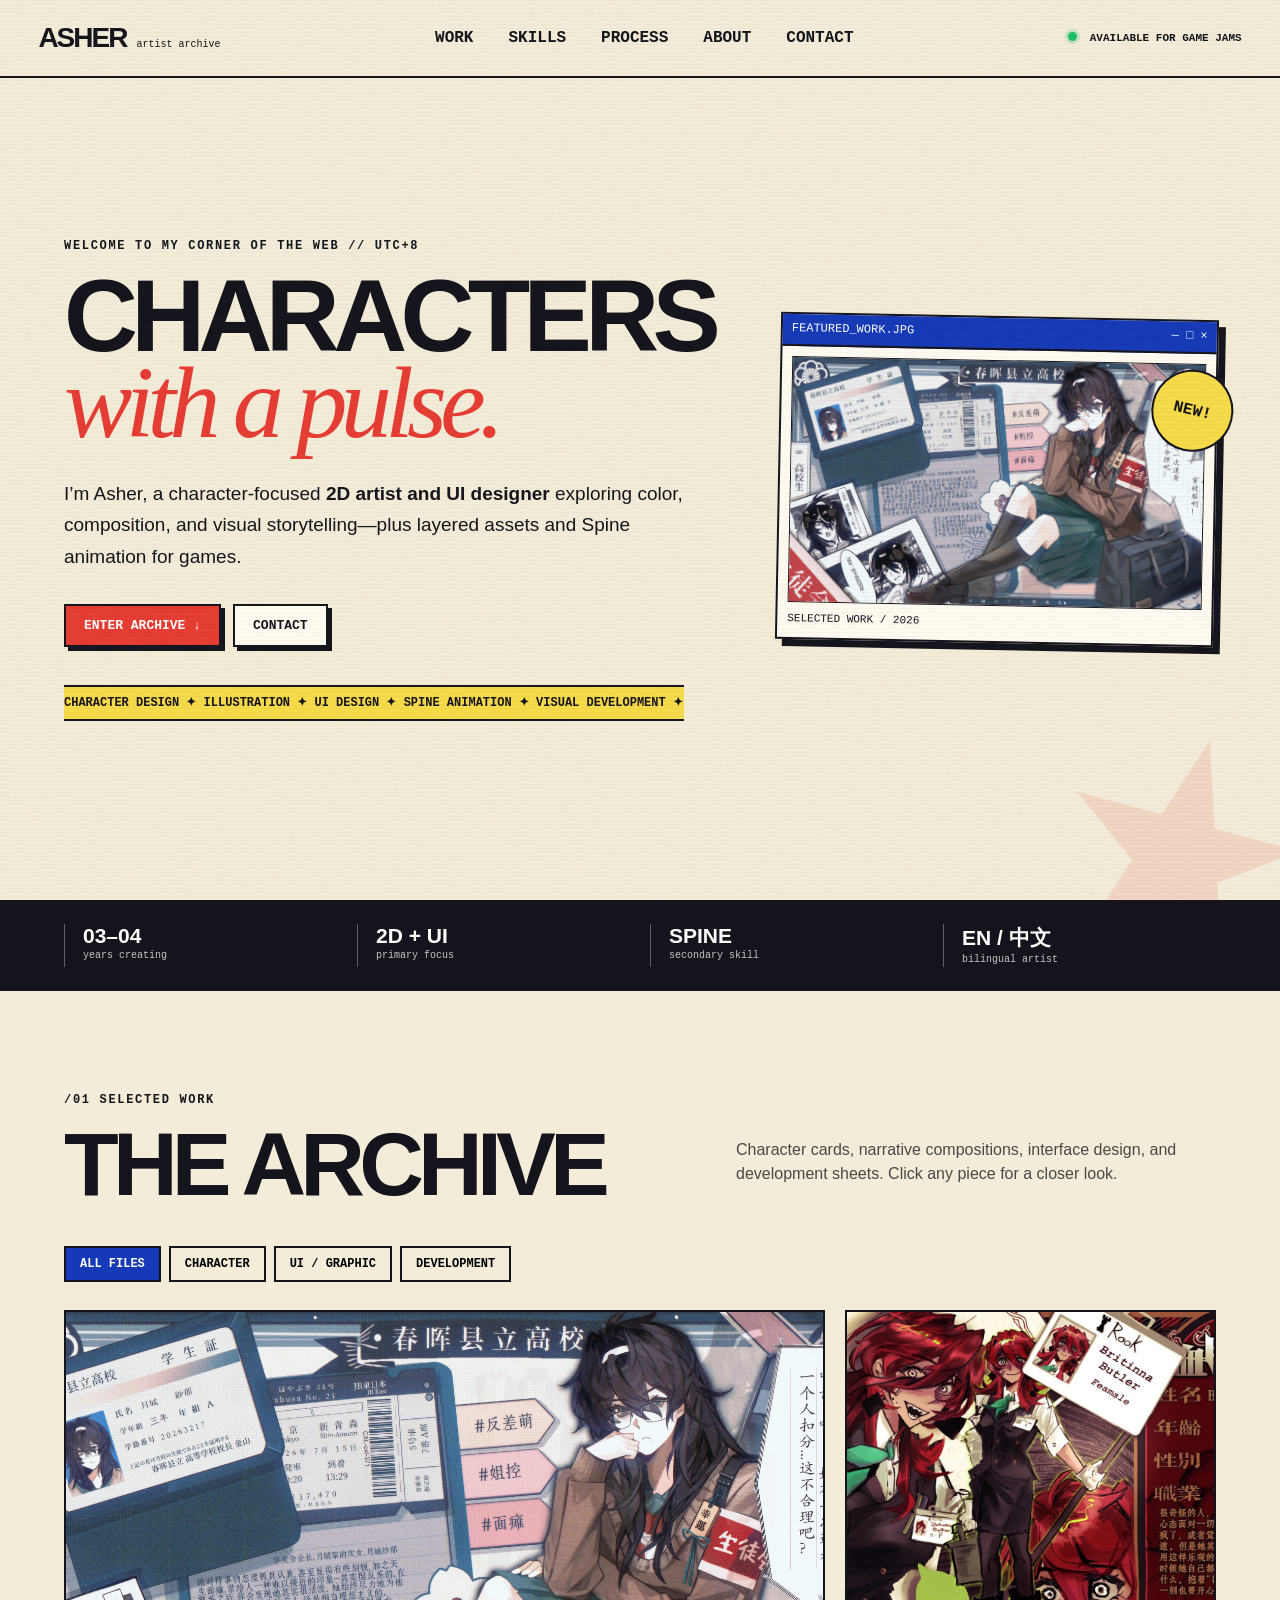
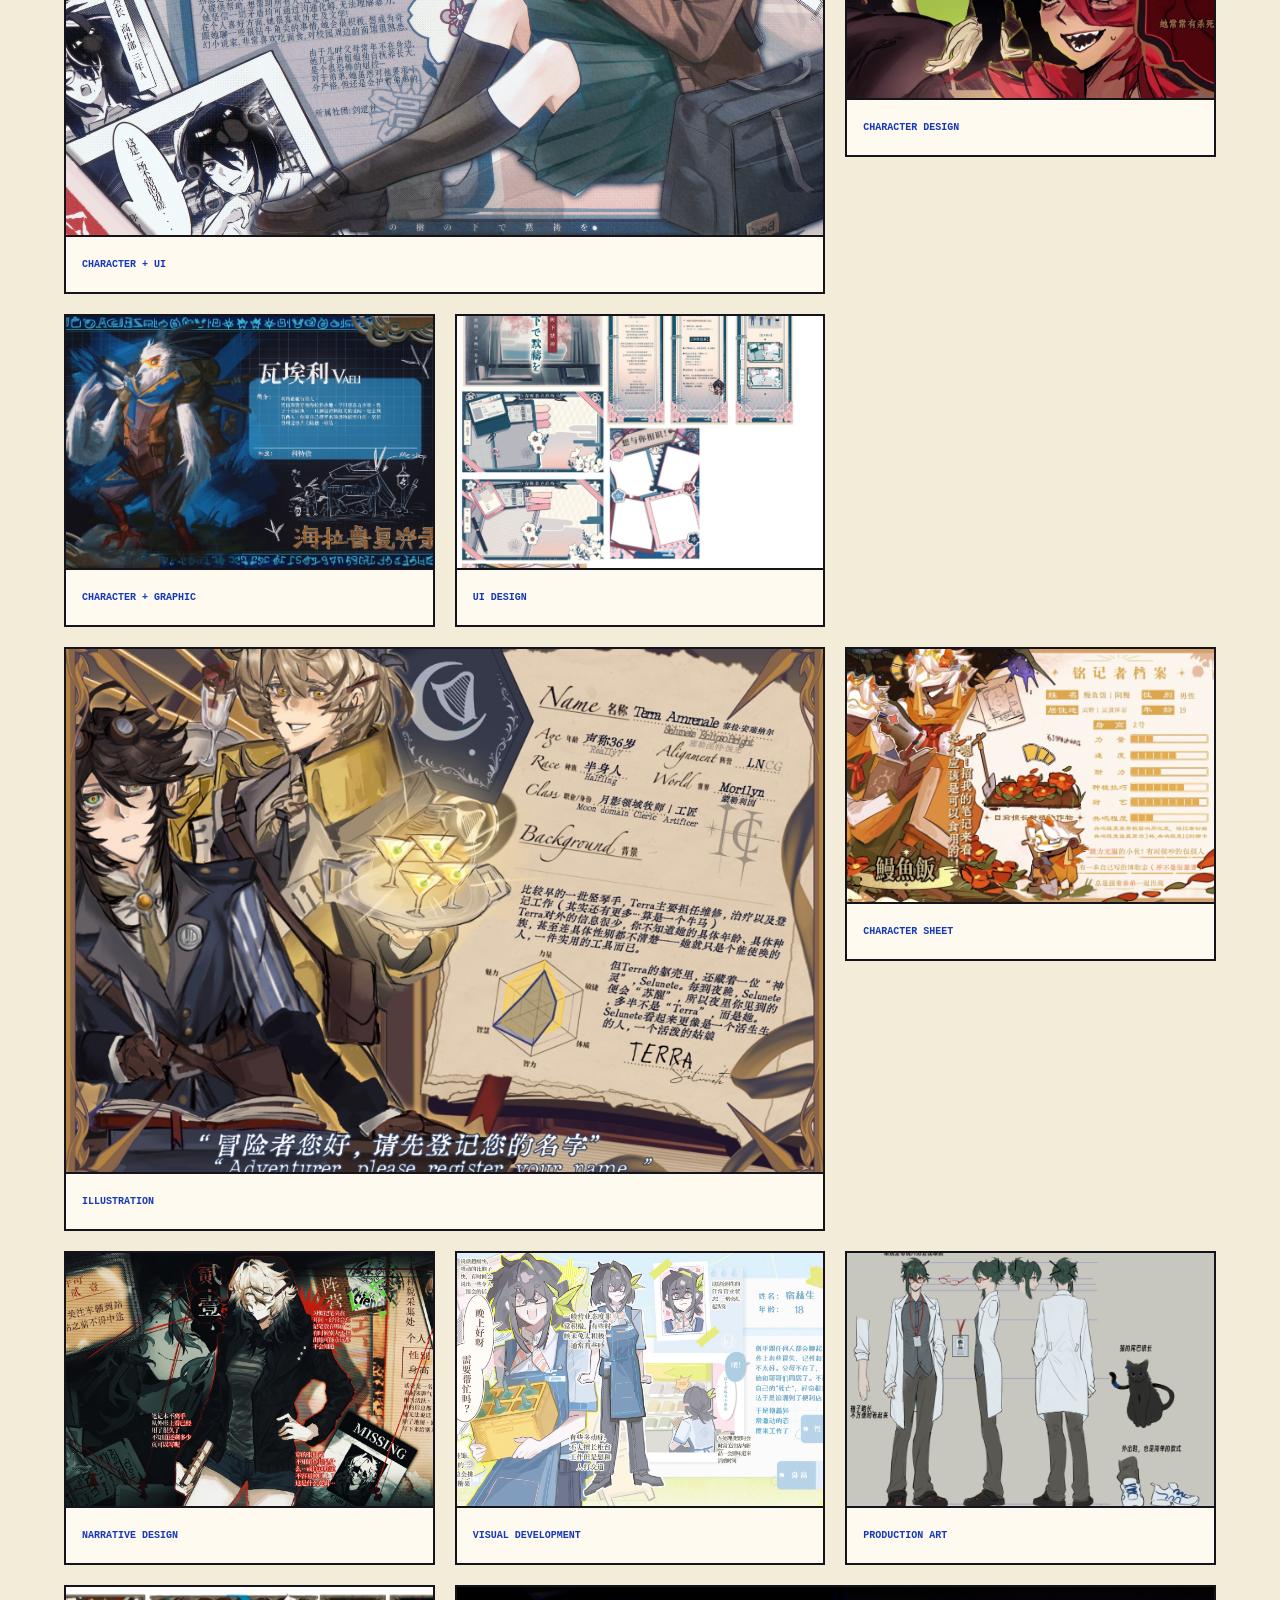
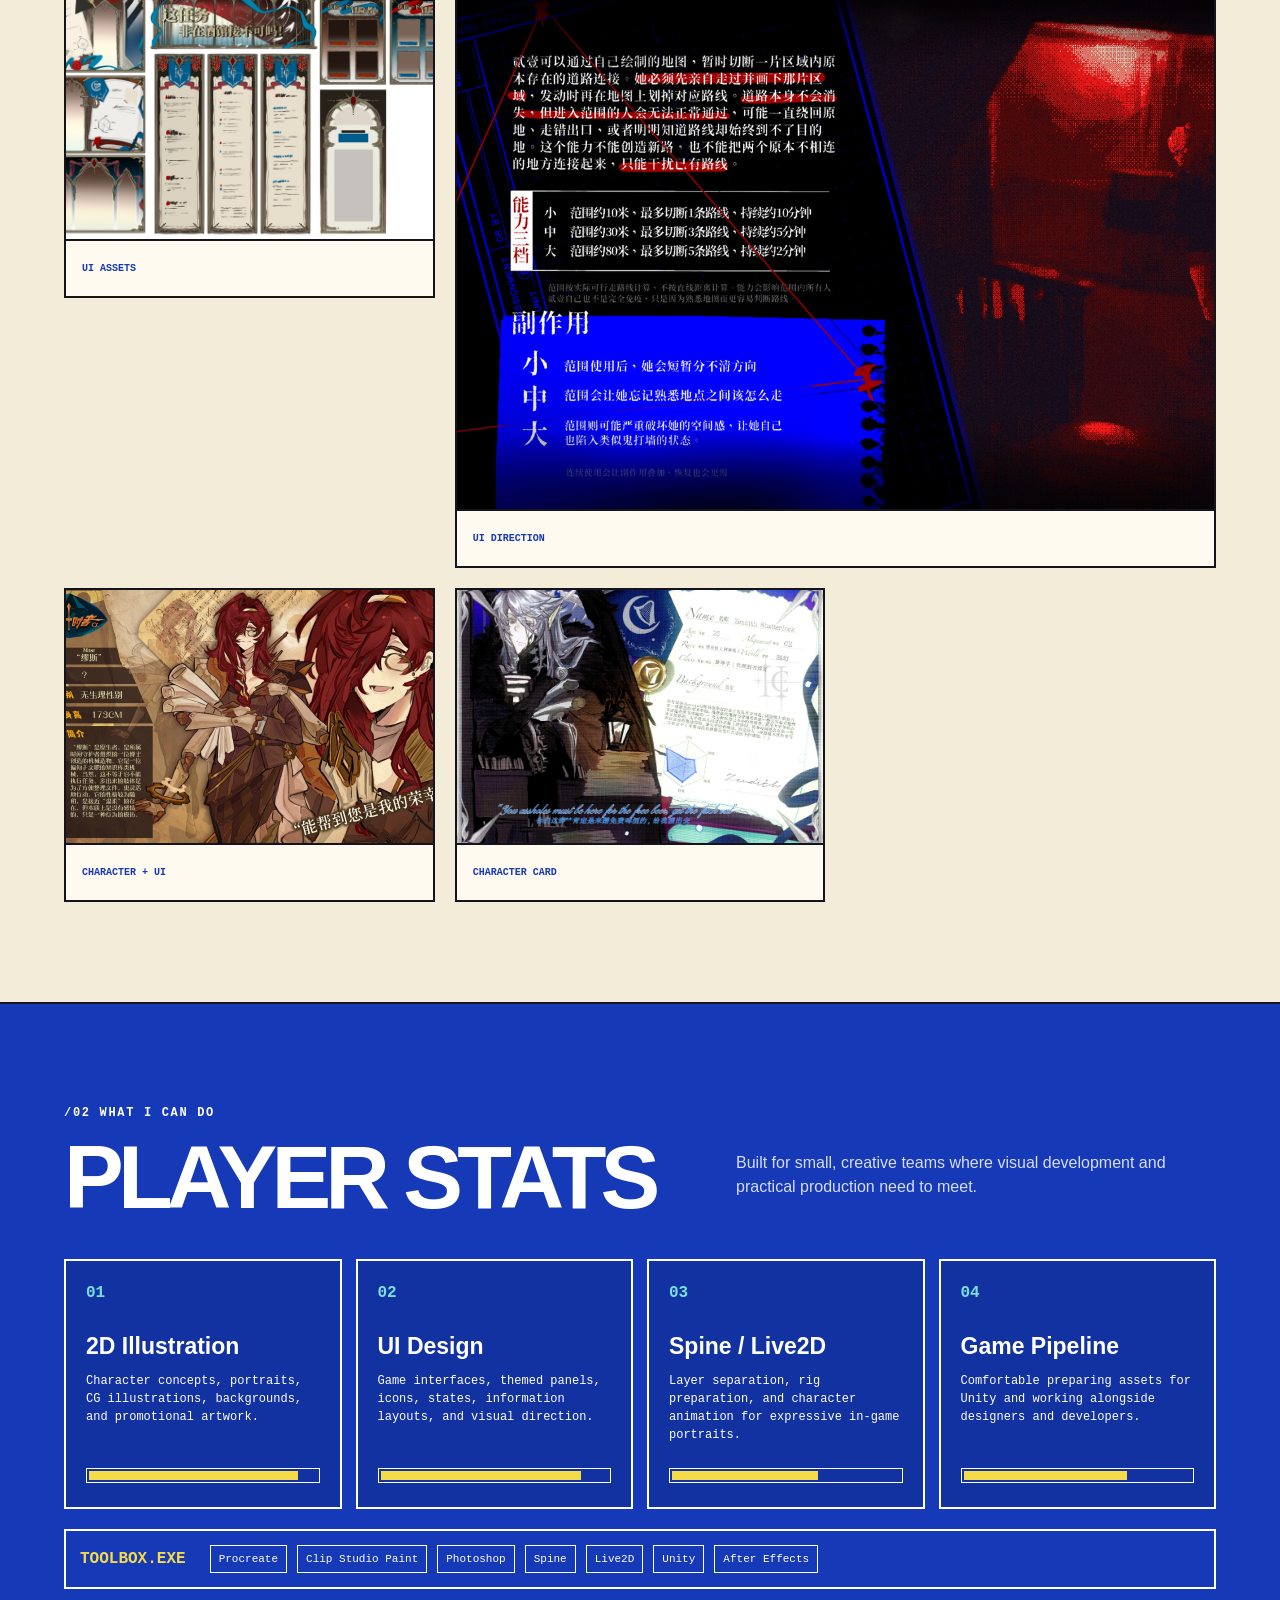
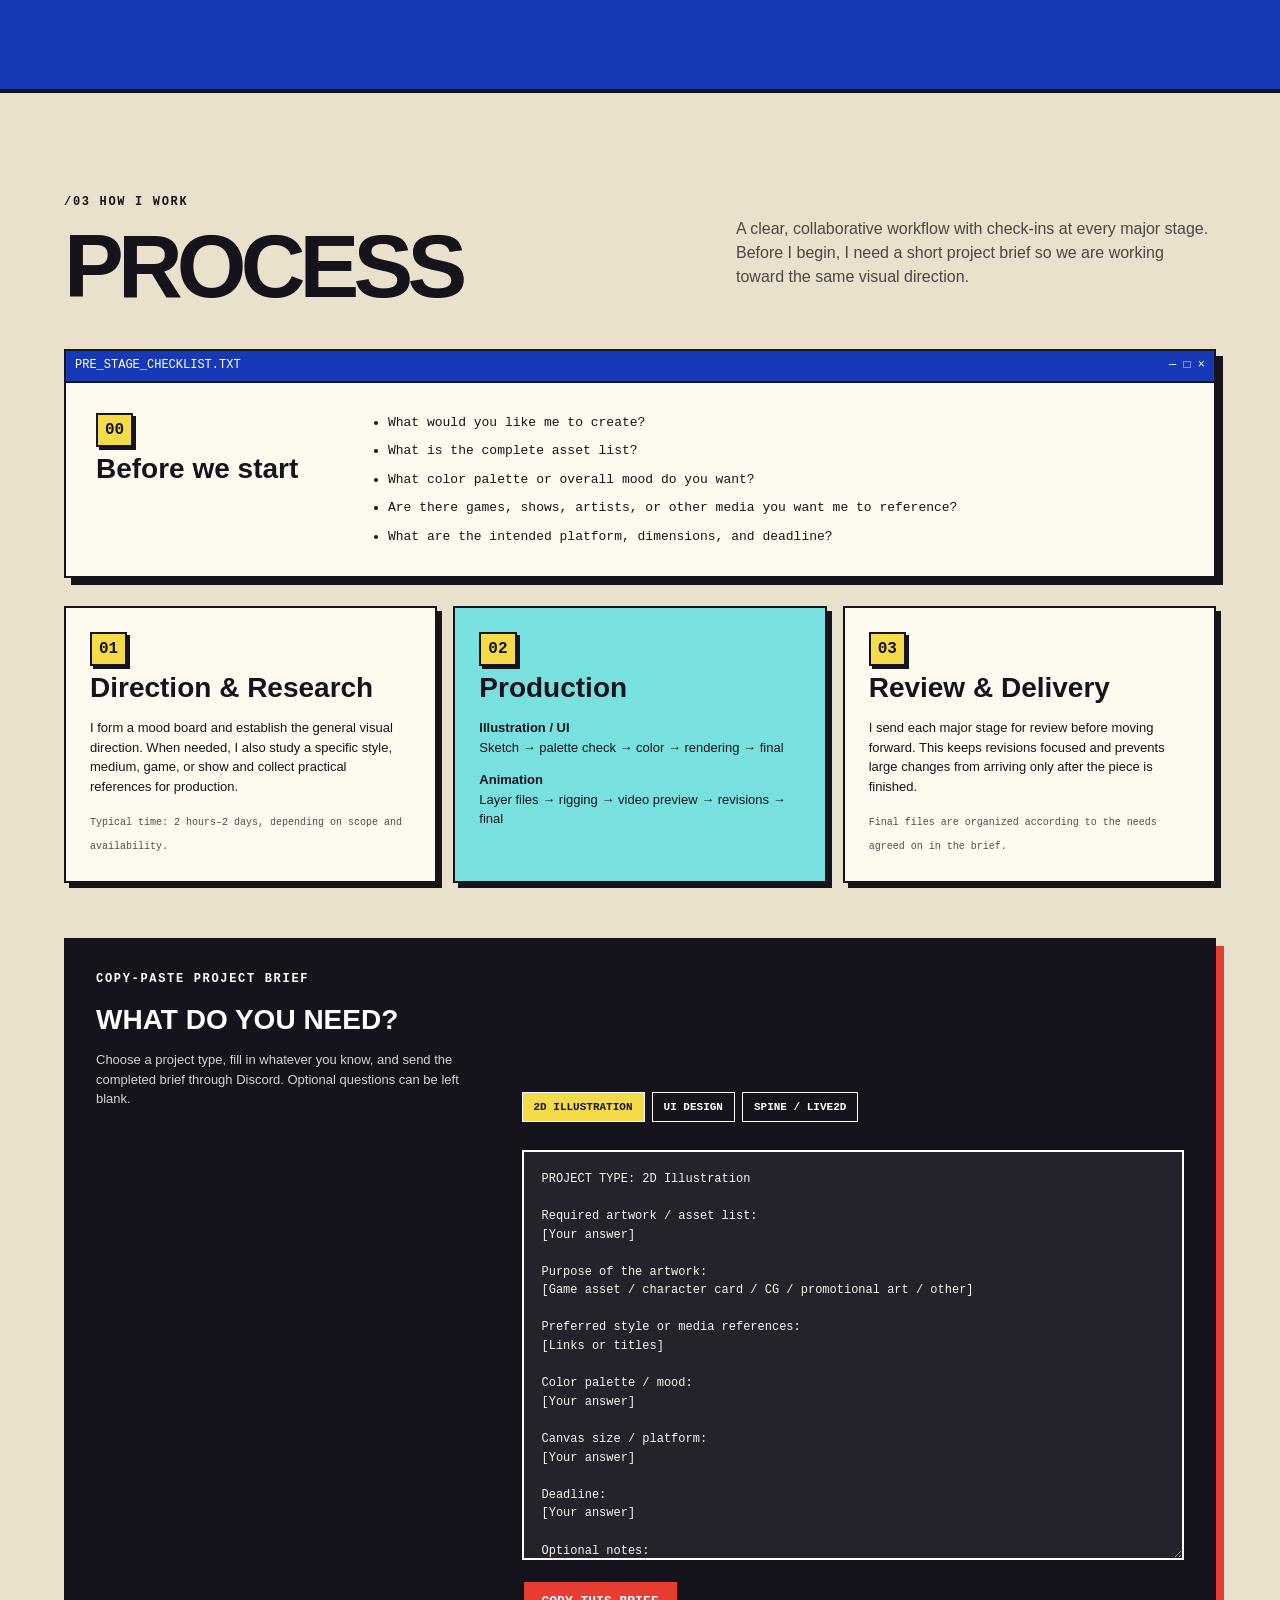
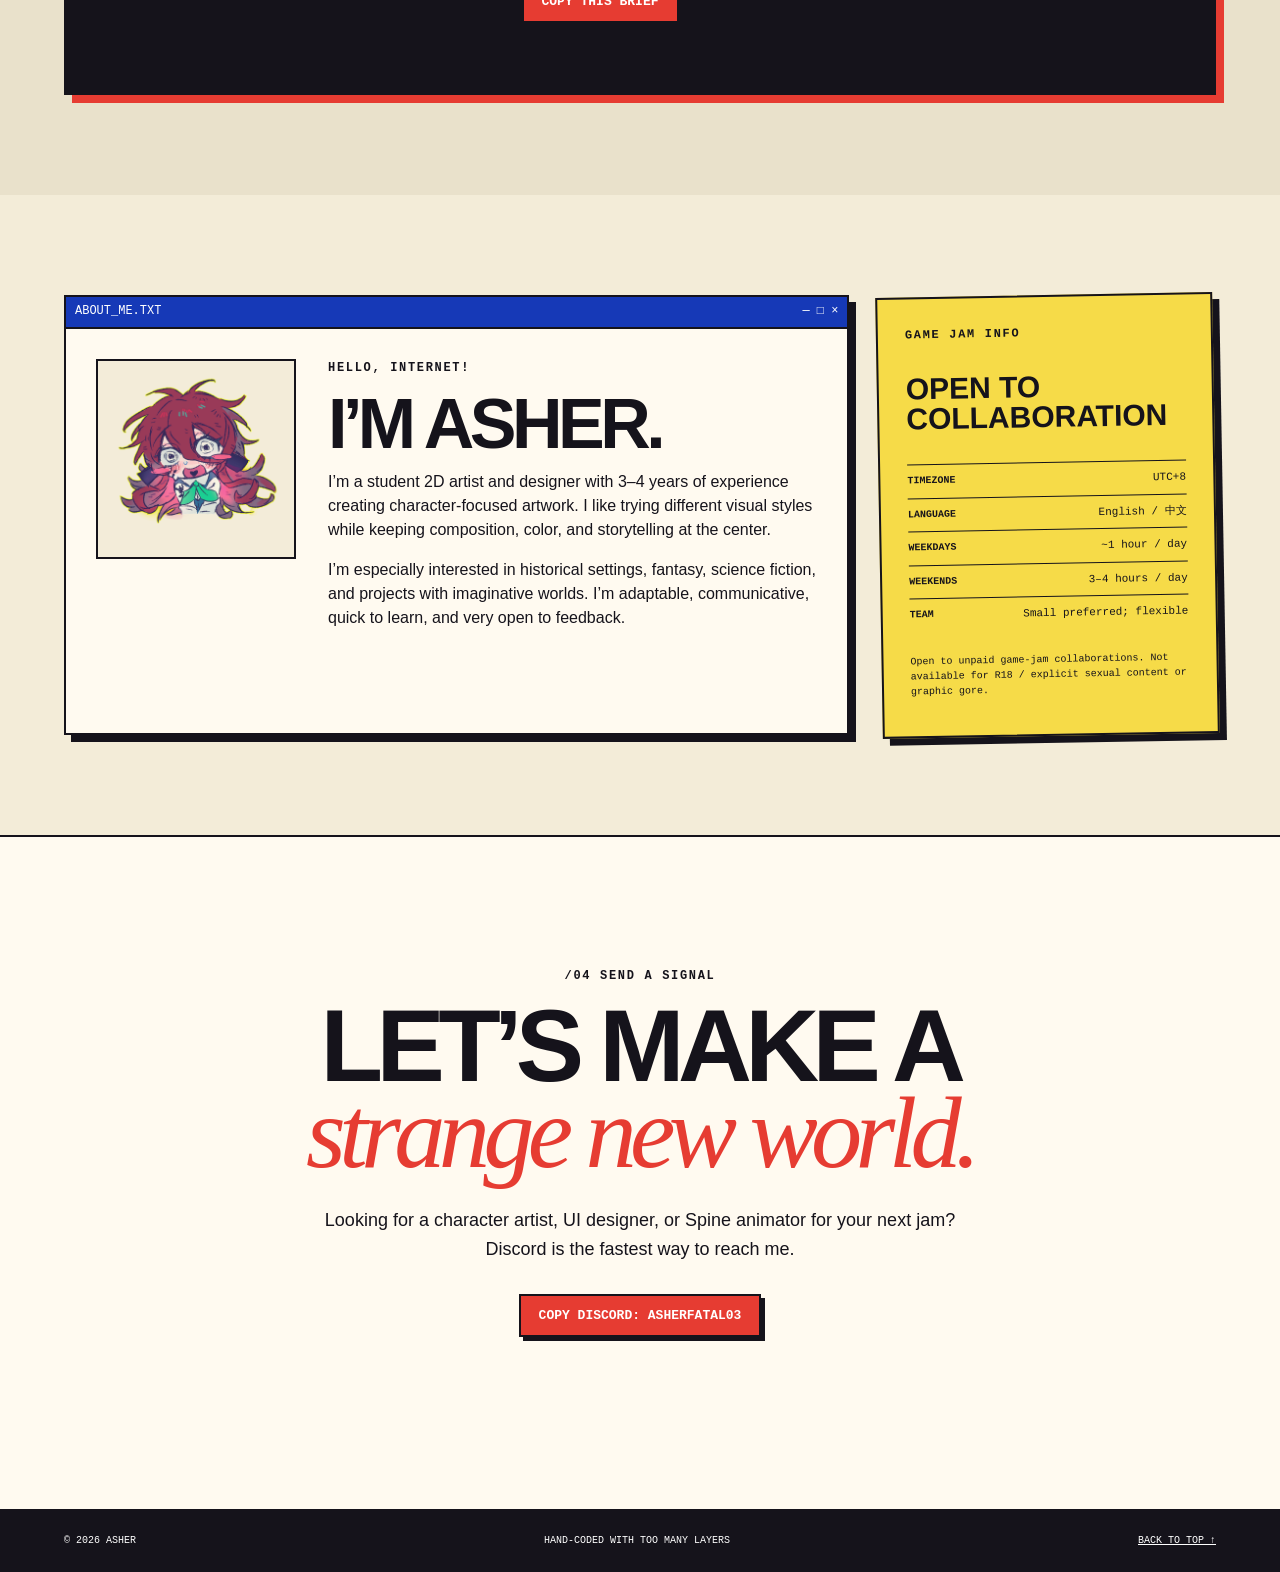
==== index.html @ aaa63720 "Add files via upload" ====
<!doctype html>
<html lang="en">
<head>
  <meta charset="utf-8">
  <meta name="viewport" content="width=device-width, initial-scale=1">
  <meta name="description" content="Asher — character-focused 2D artist, UI designer, and Spine animator.">
  <title>Asher — 2D Artist & Spine Animator</title>
  <link rel="stylesheet" href="style.css">
  <script defer src="script.js"></script>
</head>
<body>
  <a class="skip-link" href="#work">Skip to selected work</a>
  <div class="noise" aria-hidden="true"></div>

  <header class="site-header">
    <a class="wordmark" href="#top" aria-label="Asher home"><span>ASHER</span><small>artist archive</small></a>
    <button class="menu-toggle" aria-expanded="false" aria-controls="site-nav">MENU</button>
    <nav id="site-nav" aria-label="Primary navigation">
      <a href="#work">WORK</a>
      <a href="#skills">SKILLS</a>
      <a href="#process">PROCESS</a>
      <a href="#about">ABOUT</a>
      <a href="#contact">CONTACT</a>
    </nav>
    <div class="status"><i></i> AVAILABLE FOR GAME JAMS</div>
  </header>

  <main id="top">
    <section class="hero" aria-labelledby="hero-title">
      <div class="hero-copy">
        <p class="eyebrow">WELCOME TO MY CORNER OF THE WEB // UTC+8</p>
        <h1 id="hero-title">CHARACTERS<br><em>with a pulse.</em></h1>
        <p class="lede">I’m Asher, a character-focused <strong>2D artist and UI designer</strong> exploring color, composition, and visual storytelling—plus layered assets and Spine animation for games.</p>
        <div class="hero-actions">
          <a class="button primary" href="#work">ENTER ARCHIVE ↓</a>
          <a class="button" href="#contact">CONTACT</a>
        </div>
        <div class="marquee" aria-label="Selected disciplines"><div>CHARACTER DESIGN ✦ ILLUSTRATION ✦ UI DESIGN ✦ SPINE ANIMATION ✦ VISUAL DEVELOPMENT ✦&nbsp;</div></div>
      </div>
      <div class="hero-art window">
        <div class="titlebar"><span>FEATURED_WORK.JPG</span><span>— □ ×</span></div>
        <figure><img src="school-dossier.jpg" alt="Character dossier composition featuring a student in a school archive interface"><figcaption>SELECTED WORK / 2026</figcaption></figure>
        <span class="sticker">NEW!</span>
      </div>
    </section>

    <section class="intro-strip" aria-label="Portfolio summary">
      <div><strong>03–04</strong><span>years creating</span></div>
      <div><strong>2D + UI</strong><span>primary focus</span></div>
      <div><strong>SPINE</strong><span>secondary skill</span></div>
      <div><strong>EN / 中文</strong><span>bilingual artist</span></div>
    </section>

    <section class="work-section" id="work">
      <div class="section-heading">
        <div><p class="eyebrow">/01 SELECTED WORK</p><h2>THE ARCHIVE</h2></div>
        <p>Character cards, narrative compositions, interface design, and development sheets. Click any piece for a closer look.</p>
      </div>

      <div class="filter-row" role="group" aria-label="Filter artwork">
        <button class="filter active" data-filter="all">ALL FILES</button>
        <button class="filter" data-filter="character">CHARACTER</button>
        <button class="filter" data-filter="ui">UI / GRAPHIC</button>
        <button class="filter" data-filter="development">DEVELOPMENT</button>
      </div>

      <div class="gallery">
        <article class="art-card feature" data-category="character ui" tabindex="0" data-full="school-dossier.jpg"><div class="card-image"><img src="school-dossier.jpg" alt="Character dossier composition"></div><div class="card-meta"><span>CHARACTER + UI</span></div></article>
        <article class="art-card tall" data-category="character" tabindex="0" data-full="red-character-card.jpg"><div class="card-image"><img src="red-character-card.jpg" alt="Character profile composition"></div><div class="card-meta"><span>CHARACTER DESIGN</span></div></article>
        <article class="art-card" data-category="character ui" tabindex="0" data-full="vaeli-dossier.jpg"><div class="card-image"><img src="vaeli-dossier.jpg" alt="Fantasy character dossier"></div><div class="card-meta"><span>CHARACTER + GRAPHIC</span></div></article>
        <article class="art-card" data-category="ui" tabindex="0" data-full="ui-case-study.jpg"><div class="card-image"><img src="ui-case-study.jpg" alt="Collection of mobile interface mockups"></div><div class="card-meta"><span>UI DESIGN</span></div></article>
        <article class="art-card wide" data-category="character" tabindex="0" data-full="blue-character-card.jpg"><div class="card-image"><img src="blue-character-card.jpg" alt="Blue and gold character composition"></div><div class="card-meta"><span>ILLUSTRATION</span></div></article>
        <article class="art-card" data-category="character" tabindex="0" data-full="food-character-sheet.jpg"><div class="card-image"><img src="food-character-sheet.jpg" alt="Warm orange character sheet"></div><div class="card-meta"><span>CHARACTER SHEET</span></div></article>
        <article class="art-card" data-category="character" tabindex="0" data-full="missing-dossier.jpg"><div class="card-image"><img src="missing-dossier.jpg" alt="Dark narrative character dossier"></div><div class="card-meta"><span>NARRATIVE DESIGN</span></div></article>
        <article class="art-card" data-category="character development" tabindex="0" data-full="yellow-character-sheet.jpg"><div class="card-image"><img src="yellow-character-sheet.jpg" alt="Contemporary character study"></div><div class="card-meta"><span>VISUAL DEVELOPMENT</span></div></article>
        <article class="art-card" data-category="development" tabindex="0" data-full="turnaround.jpg"><div class="card-image"><img src="turnaround.jpg" alt="Three-view character turnaround and accessories"></div><div class="card-meta"><span>PRODUCTION ART</span></div></article>
        <article class="art-card" data-category="ui development" tabindex="0" data-full="ui-kit.jpg"><div class="card-image"><img src="ui-kit.jpg" alt="Decorative interface panels and cards"></div><div class="card-meta"><span>UI ASSETS</span></div></article>
        <article class="art-card wide" data-category="ui" tabindex="0" data-full="horror-interface.jpg"><div class="card-image"><img src="horror-interface.jpg" alt="Red and blue interface composition"></div><div class="card-meta"><span>UI DIRECTION</span></div></article>
        <article class="art-card" data-category="character ui" tabindex="0" data-full="fantasy-profile.jpg"><div class="card-image"><img src="fantasy-profile.jpg" alt="Fantasy character profile card"></div><div class="card-meta"><span>CHARACTER + UI</span></div></article>
        <article class="art-card" data-category="character" tabindex="0" data-full="nocturne-card.jpg"><div class="card-image"><img src="nocturne-card.jpg" alt="Monochrome character profile layout"></div><div class="card-meta"><span>CHARACTER CARD</span></div></article>
      </div>
    </section>

    <section class="skills-section" id="skills">
      <div class="section-heading light"><div><p class="eyebrow">/02 WHAT I CAN DO</p><h2>PLAYER STATS</h2></div><p>Built for small, creative teams where visual development and practical production need to meet.</p></div>
      <div class="skill-grid">
        <article><span>01</span><h3>2D Illustration</h3><p>Character concepts, portraits, CG illustrations, backgrounds, and promotional artwork.</p><div class="meter"><i style="--level:92%"></i></div></article>
        <article><span>02</span><h3>UI Design</h3><p>Game interfaces, themed panels, icons, states, information layouts, and visual direction.</p><div class="meter"><i style="--level:88%"></i></div></article>
        <article><span>03</span><h3>Spine / Live2D</h3><p>Layer separation, rig preparation, and character animation for expressive in-game portraits.</p><div class="meter"><i style="--level:64%"></i></div></article>
        <article><span>04</span><h3>Game Pipeline</h3><p>Comfortable preparing assets for Unity and working alongside designers and developers.</p><div class="meter"><i style="--level:72%"></i></div></article>
      </div>
      <div class="toolbox"><b>TOOLBOX.EXE</b><span>Procreate</span><span>Clip Studio Paint</span><span>Photoshop</span><span>Spine</span><span>Live2D</span><span>Unity</span><span>After Effects</span></div>
    </section>

    <section class="process-section" id="process">
      <div class="section-heading">
        <div><p class="eyebrow">/03 HOW I WORK</p><h2>PROCESS</h2></div>
        <p>A clear, collaborative workflow with check-ins at every major stage. Before I begin, I need a short project brief so we are working toward the same visual direction.</p>
      </div>

      <div class="prestage window">
        <div class="titlebar"><span>PRE_STAGE_CHECKLIST.TXT</span><span>— □ ×</span></div>
        <div class="prestage-body">
          <div><span class="step-number">00</span><h3>Before we start</h3></div>
          <ul>
            <li>What would you like me to create?</li>
            <li>What is the complete asset list?</li>
            <li>What color palette or overall mood do you want?</li>
            <li>Are there games, shows, artists, or other media you want me to reference?</li>
            <li>What are the intended platform, dimensions, and deadline?</li>
          </ul>
        </div>
      </div>

      <div class="workflow-grid">
        <article class="workflow-card"><span class="step-number">01</span><h3>Direction & Research</h3><p>I form a mood board and establish the general visual direction. When needed, I also study a specific style, medium, game, or show and collect practical references for production.</p><small>Typical time: 2 hours–2 days, depending on scope and availability.</small></article>
        <article class="workflow-card"><span class="step-number">02</span><h3>Production</h3><p><b>Illustration / UI</b><br>Sketch → palette check → color → rendering → final</p><p><b>Animation</b><br>Layer files → rigging → video preview → revisions → final</p></article>
        <article class="workflow-card"><span class="step-number">03</span><h3>Review & Delivery</h3><p>I send each major stage for review before moving forward. This keeps revisions focused and prevents large changes from arriving only after the piece is finished.</p><small>Final files are organized according to the needs agreed on in the brief.</small></article>
      </div>

      <div class="inquiry-panel">
        <div class="inquiry-intro"><p class="eyebrow">COPY-PASTE PROJECT BRIEF</p><h3>WHAT DO YOU NEED?</h3><p>Choose a project type, fill in whatever you know, and send the completed brief through Discord. Optional questions can be left blank.</p></div>
        <div class="brief-tabs" role="tablist" aria-label="Project brief type">
          <button class="brief-tab active" data-brief="illustration" role="tab" aria-selected="true">2D ILLUSTRATION</button>
          <button class="brief-tab" data-brief="ui" role="tab" aria-selected="false">UI DESIGN</button>
          <button class="brief-tab" data-brief="animation" role="tab" aria-selected="false">SPINE / LIVE2D</button>
        </div>
        <div class="brief-box">
          <textarea id="brief-text" readonly aria-label="Copyable project brief">PROJECT TYPE: 2D Illustration

Required artwork / asset list:
[Your answer]

Purpose of the artwork:
[Game asset / character card / CG / promotional art / other]

Preferred style or media references:
[Links or titles]

Color palette / mood:
[Your answer]

Canvas size / platform:
[Your answer]

Deadline:
[Your answer]

Optional notes:
[Your answer]</textarea>
          <button class="button primary copy-brief">COPY THIS BRIEF</button>
          <p class="brief-copy-status" aria-live="polite"></p>
        </div>
      </div>
    </section>

    <section class="about-section" id="about">
      <div class="about-card window">
        <div class="titlebar"><span>ABOUT_ME.TXT</span><span>— □ ×</span></div>
        <div class="about-body">
          <div class="pixel-portrait"><img src="asher-portrait.jpg" alt="Asher's illustrated avatar"></div>
          <div><p class="eyebrow">HELLO, INTERNET!</p><h2>I’M ASHER.</h2><p>I’m a student 2D artist and designer with 3–4 years of experience creating character-focused artwork. I like trying different visual styles while keeping composition, color, and storytelling at the center.</p><p>I’m especially interested in historical settings, fantasy, science fiction, and projects with imaginative worlds. I’m adaptable, communicative, quick to learn, and very open to feedback.</p></div>
        </div>
      </div>
      <aside class="availability">
        <p class="eyebrow">GAME JAM INFO</p><h3>OPEN TO COLLABORATION</h3>
        <dl><div><dt>TIMEZONE</dt><dd>UTC+8</dd></div><div><dt>LANGUAGE</dt><dd>English / 中文</dd></div><div><dt>WEEKDAYS</dt><dd>~1 hour / day</dd></div><div><dt>WEEKENDS</dt><dd>3–4 hours / day</dd></div><div><dt>TEAM</dt><dd>Small preferred; flexible</dd></div></dl>
        <p class="fine-print">Open to unpaid game-jam collaborations. Not available for R18 / explicit sexual content or graphic gore.</p>
      </aside>
    </section>

    <section class="contact-section" id="contact">
      <p class="eyebrow">/04 SEND A SIGNAL</p>
      <h2>LET’S MAKE A<br><em>strange new world.</em></h2>
      <p>Looking for a character artist, UI designer, or Spine animator for your next jam? Discord is the fastest way to reach me.</p>
      <button class="button primary copy-discord" data-copy="asherfatal03">COPY DISCORD: ASHERFATAL03</button>
      <p class="copy-status" aria-live="polite"></p>
    </section>
  </main>

  <footer><span>© 2026 ASHER</span><span>HAND-CODED WITH TOO MANY LAYERS</span><a href="#top">BACK TO TOP ↑</a></footer>

  <dialog class="lightbox" aria-label="Artwork viewer">
    <button class="lightbox-close" aria-label="Close artwork viewer">×</button>
    <img src="" alt="">
    <p></p>
  </dialog>
</body>
</html>
---- style.css ----
:root{--ink:#15131b;--cream:#f3ecd8;--paper:#fffaf0;--red:#e63c32;--blue:#1639b7;--cyan:#78e0df;--yellow:#f6db48;--muted:#746f72;--line:2px solid var(--ink);--shadow:7px 7px 0 var(--ink)}
*{box-sizing:border-box}html{scroll-behavior:smooth}body{margin:0;background:var(--cream);color:var(--ink);font-family:"Courier New",Courier,monospace;line-height:1.5}body::before{content:"";position:fixed;inset:0;pointer-events:none;z-index:20;background:repeating-linear-gradient(0deg,transparent 0 3px,rgba(15,20,35,.025) 3px 4px)}img{display:block;max-width:100%}a{color:inherit}.skip-link{position:fixed;left:12px;top:-60px;background:var(--yellow);padding:10px;border:var(--line);z-index:100}.skip-link:focus{top:12px}.noise{position:fixed;inset:0;opacity:.1;pointer-events:none;z-index:21;background-image:url("data:image/svg+xml,%3Csvg viewBox='0 0 160 160' xmlns='http://www.w3.org/2000/svg'%3E%3Cfilter id='n'%3E%3CfeTurbulence type='fractalNoise' baseFrequency='.85' numOctaves='2' stitchTiles='stitch'/%3E%3C/filter%3E%3Crect width='100%25' height='100%25' filter='url(%23n)' opacity='.24'/%3E%3C/svg%3E")}.site-header{height:78px;padding:0 3vw;border-bottom:var(--line);display:grid;grid-template-columns:auto 1fr auto;align-items:center;gap:40px;position:sticky;top:0;z-index:15;background:rgba(243,236,216,.94);backdrop-filter:blur(10px)}.wordmark{text-decoration:none;display:flex;align-items:baseline;gap:10px}.wordmark span{font:900 28px/1 Arial,sans-serif;letter-spacing:-2px}.wordmark small{font-size:10px}.site-header nav{justify-self:center;display:flex;gap:9px}.site-header nav a,.menu-toggle{padding:7px 12px;text-decoration:none;font-weight:bold;border:1px solid transparent}.site-header nav a:hover,.site-header nav a:focus{background:var(--blue);color:white;border-color:var(--ink)}.status{font-size:11px;font-weight:bold}.status i{display:inline-block;width:9px;height:9px;border-radius:50%;background:#1abf67;box-shadow:0 0 0 3px rgba(26,191,103,.2);margin-right:6px}.menu-toggle{display:none;background:none}.hero{min-height:calc(100vh - 78px);display:grid;grid-template-columns:.85fr 1.15fr;gap:5vw;align-items:center;padding:70px 5vw 90px;position:relative;overflow:hidden}.hero::after{content:"★";position:absolute;right:-35px;bottom:-100px;font:300px/1 Arial;color:rgba(230,60,50,.12);transform:rotate(15deg)}.eyebrow{font-size:12px;font-weight:bold;letter-spacing:.14em;margin:0 0 18px}.hero h1,.section-heading h2,.about-body h2,.contact-section h2{font-family:Arial Black,Arial,sans-serif;letter-spacing:-.065em;margin:0;line-height:.84}.hero h1{font-size:clamp(58px,8vw,126px)}em{font-family:Georgia,serif;font-weight:400;color:var(--red)}.lede{max-width:660px;font:19px/1.65 Arial,sans-serif;margin:32px 0}.hero-actions{display:flex;gap:12px;flex-wrap:wrap}.button{appearance:none;border:var(--line);background:var(--paper);padding:12px 18px;font:700 13px "Courier New",monospace;text-decoration:none;box-shadow:4px 4px 0 var(--ink);cursor:pointer;transition:.15s}.button:hover{transform:translate(2px,2px);box-shadow:2px 2px 0 var(--ink)}.button.primary{background:var(--red);color:white}.window{border:var(--line);box-shadow:var(--shadow);background:var(--paper)}.titlebar{height:32px;background:var(--blue);color:white;padding:5px 9px;display:flex;justify-content:space-between;font-size:12px;border-bottom:var(--line)}.hero-art{transform:rotate(1.1deg);position:relative}.hero-art figure{margin:0;padding:10px}.hero-art img{width:100%;aspect-ratio:1.68;object-fit:cover;border:1px solid var(--ink)}.hero-art figcaption{font-size:11px;margin-top:8px}.sticker{position:absolute;right:-18px;top:48px;background:var(--yellow);border:var(--line);border-radius:50%;width:82px;height:82px;display:grid;place-items:center;font-weight:bold;transform:rotate(12deg)}.marquee{border-block:var(--line);overflow:hidden;margin-top:38px;width:min(620px,100%);background:var(--yellow)}.marquee div{width:max-content;padding:7px 0;animation:scroll 18s linear infinite;font-size:12px;font-weight:bold}@keyframes scroll{to{transform:translateX(-50%)}}.intro-strip{background:var(--ink);color:white;display:grid;grid-template-columns:repeat(4,1fr);padding:24px 5vw;gap:20px}.intro-strip div{display:flex;flex-direction:column;border-left:1px solid #625d68;padding-left:18px}.intro-strip strong{font:800 21px Arial,sans-serif}.intro-strip span{font-size:10px;color:#c9c3c7}.work-section{padding:100px 5vw}.section-heading{display:grid;grid-template-columns:1fr minmax(280px,480px);align-items:end;gap:30px;margin-bottom:44px}.section-heading h2{font-size:clamp(54px,7vw,108px)}.section-heading>p{font-family:Arial,sans-serif;color:#4b4749}.filter-row{display:flex;gap:8px;flex-wrap:wrap;margin-bottom:28px}.filter{border:var(--line);background:transparent;padding:9px 14px;font:700 12px "Courier New",monospace;cursor:pointer}.filter.active,.filter:hover{background:var(--blue);color:white}.gallery{display:grid;grid-template-columns:repeat(12,1fr);gap:20px;align-items:start}.art-card{grid-column:span 4;border:var(--line);background:var(--paper);cursor:zoom-in;transition:.18s;box-shadow:4px 4px 0 transparent}.art-card:hover,.art-card:focus{outline:none;transform:translate(-3px,-3px);box-shadow:7px 7px 0 var(--ink)}.art-card.feature{grid-column:span 8}.art-card.wide{grid-column:span 8}.card-image{background:#d9d3c7;border-bottom:var(--line);overflow:hidden}.card-image img{width:100%;aspect-ratio:1.45;object-fit:cover;transition:.4s}.art-card.tall .card-image img{aspect-ratio:.95}.art-card:hover img{transform:scale(1.025)}.card-meta{padding:14px 16px 17px}.card-meta span{font-size:10px;color:var(--blue);font-weight:bold}.card-meta h3{font:800 23px/1.1 Arial,sans-serif;margin:6px 0}.card-meta p{font-size:11px;margin:0;color:var(--muted)}.art-card[hidden]{display:none}.skills-section{padding:100px 5vw;background:var(--blue);color:white;border-block:var(--line)}.section-heading.light>p{color:#d7ddff}.skill-grid{display:grid;grid-template-columns:repeat(4,1fr);gap:14px}.skill-grid article{border:2px solid white;padding:20px;background:rgba(0,0,0,.12);min-height:250px}.skill-grid article>span{color:var(--cyan);font-weight:bold}.skill-grid h3{font:800 23px Arial,sans-serif;margin:28px 0 10px}.skill-grid p{font-size:12px;min-height:84px}.meter{height:15px;border:1px solid white;padding:2px}.meter i{display:block;height:100%;width:var(--level);background:var(--yellow)}.toolbox{margin-top:20px;border:2px solid white;padding:14px;display:flex;gap:10px;flex-wrap:wrap;align-items:center}.toolbox b{margin-right:14px;color:var(--yellow)}.toolbox span{border:1px solid white;padding:5px 8px;font-size:11px}.about-section{padding:100px 5vw;display:grid;grid-template-columns:1.4fr .6fr;gap:30px}.about-body{padding:30px;display:grid;grid-template-columns:200px 1fr;gap:32px}.about-body h2{font-size:70px}.about-body p:not(.eyebrow){font-family:Arial,sans-serif}.pixel-portrait{aspect-ratio:4/5;border:var(--line);display:grid;place-items:center;text-align:center;background:repeating-linear-gradient(45deg,#ddd 0 10px,#f5f0e5 10px 20px);font-weight:bold;font-size:11px}.availability{border:var(--line);box-shadow:var(--shadow);padding:27px;background:var(--yellow);transform:rotate(-1deg)}.availability h3{font:900 30px/1 Arial,sans-serif}.availability dl{margin:22px 0}.availability dl div{display:flex;justify-content:space-between;border-top:1px solid var(--ink);padding:8px 0;gap:12px}.availability dt{font-size:10px;font-weight:bold}.availability dd{margin:0;text-align:right;font-size:11px}.fine-print{font-size:10px}.contact-section{padding:130px 5vw;text-align:center;background:var(--paper);border-top:var(--line)}.contact-section h2{font-size:clamp(55px,8vw,120px)}.contact-section>p:not(.eyebrow,.copy-status){font:18px/1.6 Arial,sans-serif;max-width:650px;margin:30px auto}.copy-status{height:20px;font-size:11px}footer{background:var(--ink);color:white;padding:24px 5vw;display:flex;justify-content:space-between;gap:20px;font-size:10px}.lightbox{width:min(94vw,1400px);max-height:92vh;background:var(--paper);border:var(--line);padding:38px 14px 14px;box-shadow:12px 12px 0 var(--red)}.lightbox::backdrop{background:rgba(10,9,15,.88);backdrop-filter:blur(4px)}.lightbox img{max-height:78vh;margin:auto;object-fit:contain}.lightbox p{text-align:center;font-weight:bold;margin:10px 0 0}.lightbox-close{position:absolute;right:7px;top:5px;border:1px solid var(--ink);background:var(--red);color:white;width:28px;height:25px;font-size:18px;cursor:pointer}
@media(max-width:950px){.site-header{grid-template-columns:auto auto 1fr;gap:14px}.status{display:none}.menu-toggle{display:block;justify-self:end}.site-header nav{display:none;position:absolute;top:76px;left:0;right:0;background:var(--cream);border-bottom:var(--line);padding:12px}.site-header nav.open{display:flex}.hero{grid-template-columns:1fr;padding-top:45px}.hero-art{max-width:760px}.intro-strip{grid-template-columns:repeat(2,1fr)}.art-card,.art-card.feature,.art-card.wide{grid-column:span 6}.skill-grid{grid-template-columns:repeat(2,1fr)}.about-section{grid-template-columns:1fr}}
@media(max-width:620px){.site-header{padding-inline:18px}.wordmark small{display:none}.hero,.work-section,.skills-section,.about-section,.contact-section{padding-left:20px;padding-right:20px}.hero h1{font-size:54px}.sticker{width:62px;height:62px;right:-5px;font-size:11px}.section-heading{grid-template-columns:1fr}.section-heading h2{font-size:52px}.gallery{gap:14px}.art-card,.art-card.feature,.art-card.wide{grid-column:span 12}.skill-grid{grid-template-columns:1fr}.about-body{grid-template-columns:1fr;padding:20px}.pixel-portrait{max-width:170px}.about-body h2{font-size:52px}.intro-strip{padding-inline:20px}.contact-section h2{font-size:50px}footer{flex-direction:column}.hero-art{box-shadow:4px 4px 0 var(--ink)}}
@media(prefers-reduced-motion:reduce){*{scroll-behavior:auto!important;animation:none!important;transition:none!important}}
.pixel-portrait{aspect-ratio:1/1;overflow:hidden;background:var(--ink)}
.pixel-portrait img{width:100%;height:100%;object-fit:cover}
.lightbox p{display:none}
.process-section{padding:100px 5vw;background:#e9e1cb;border-top:var(--line)}
.prestage{margin-bottom:24px}.prestage-body{display:grid;grid-template-columns:.45fr 1.55fr;gap:35px;padding:30px}.prestage h3,.workflow-card h3,.inquiry-intro h3{font:900 28px/1 Arial,sans-serif;margin:8px 0 16px}.prestage ul{margin:0;padding-left:20px;display:grid;gap:9px;font-size:13px}.step-number{display:inline-block;background:var(--yellow);border:var(--line);padding:3px 7px;font-weight:bold;box-shadow:3px 3px 0 var(--ink)}
.workflow-grid{display:grid;grid-template-columns:repeat(3,1fr);gap:16px;margin:28px 0 55px}.workflow-card{border:var(--line);background:var(--paper);padding:24px;box-shadow:5px 5px 0 var(--ink)}.workflow-card:nth-child(2){background:var(--cyan)}.workflow-card p{font-family:Arial,sans-serif;font-size:13px}.workflow-card small{font-size:10px;color:#514c50}
.inquiry-panel{display:grid;grid-template-columns:.75fr 1.25fr;gap:28px;background:var(--ink);color:white;border:var(--line);padding:30px;box-shadow:8px 8px 0 var(--red)}.inquiry-intro p:not(.eyebrow){font-family:Arial,sans-serif;font-size:13px;color:#d5d1d6}.brief-tabs{grid-column:2;display:flex;gap:7px;flex-wrap:wrap;align-self:end}.brief-tab{border:1px solid white;background:transparent;color:white;padding:8px 11px;font:700 11px "Courier New",monospace;cursor:pointer}.brief-tab.active,.brief-tab:hover{background:var(--yellow);color:var(--ink)}.brief-box{grid-column:2;position:relative}.brief-box textarea{width:100%;height:410px;resize:vertical;border:2px solid white;background:#25222c;color:#f9f5ea;padding:18px;font:12px/1.55 "Courier New",monospace}.brief-box .button{margin-top:12px}.brief-copy-status{min-height:20px;font-size:10px;color:var(--cyan)}
@media(max-width:950px){.workflow-grid{grid-template-columns:1fr}.inquiry-panel{grid-template-columns:1fr}.brief-tabs,.brief-box{grid-column:1}.prestage-body{grid-template-columns:1fr}}
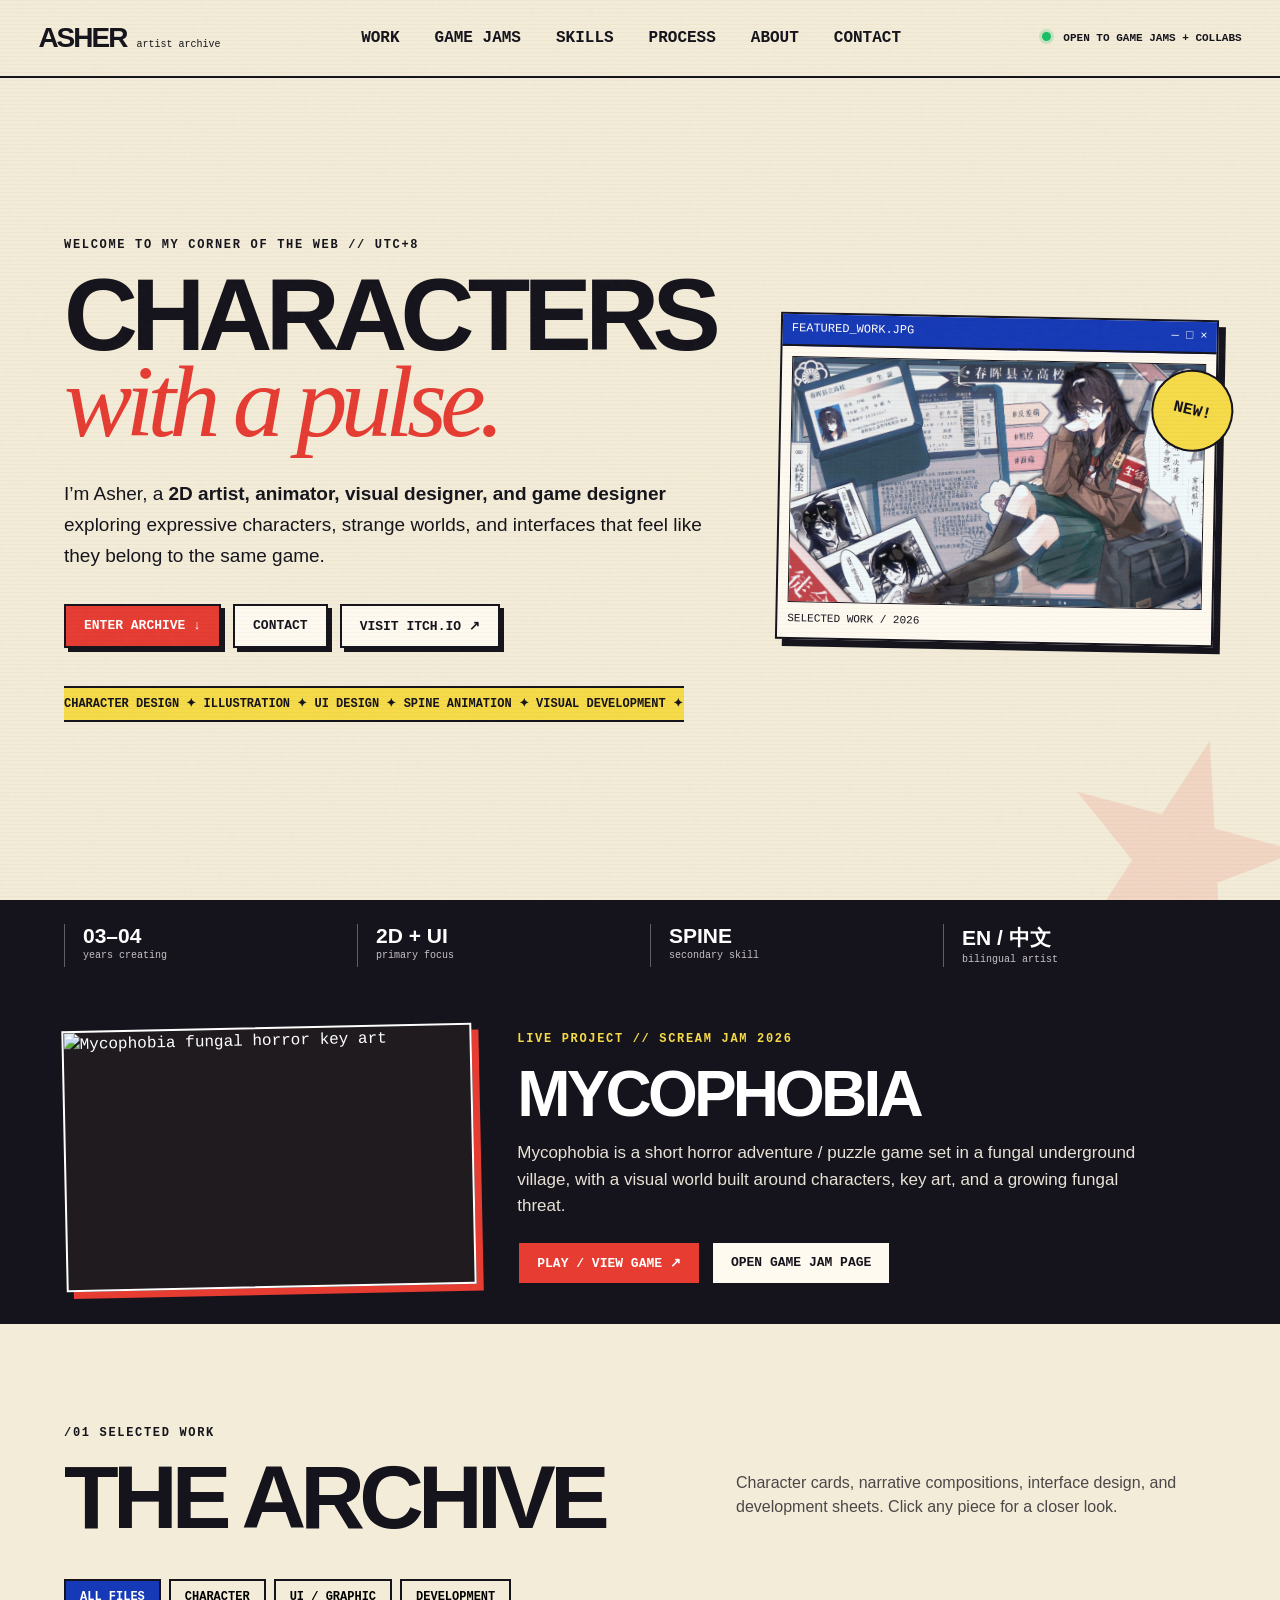
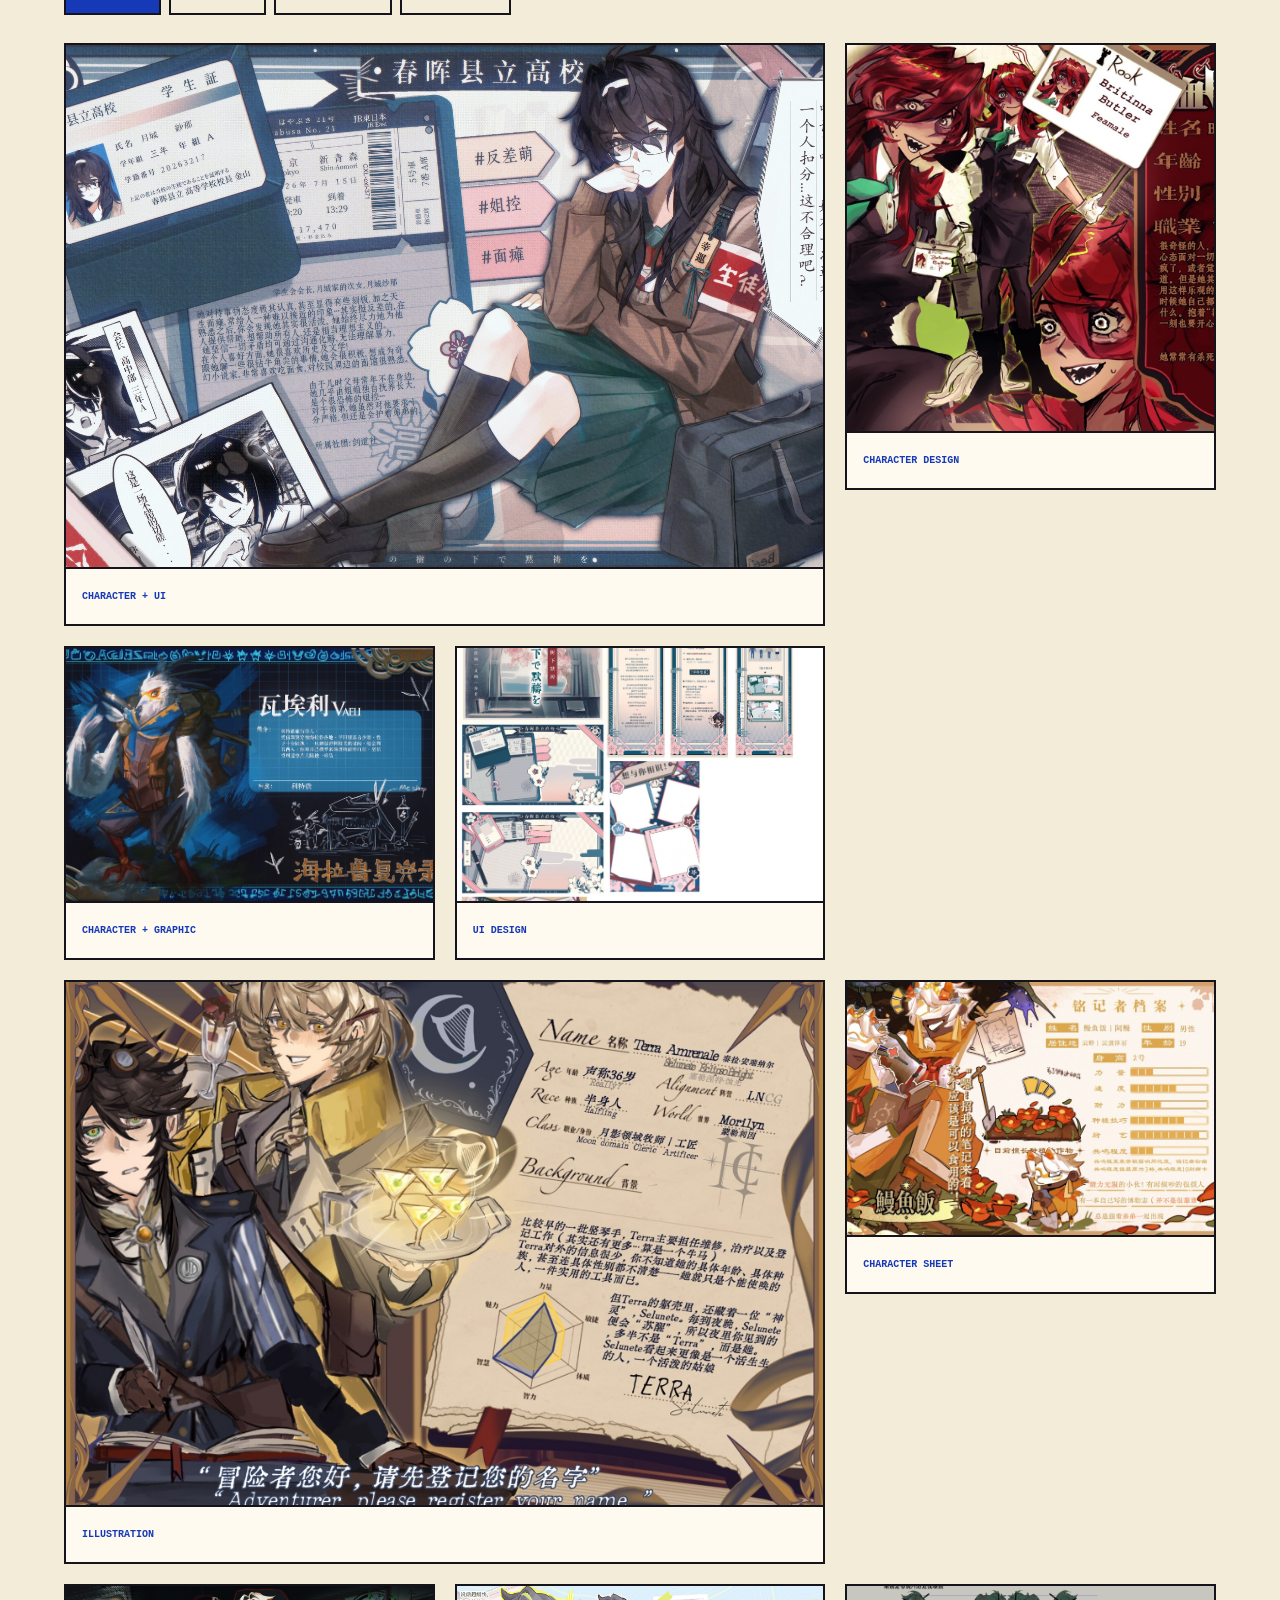
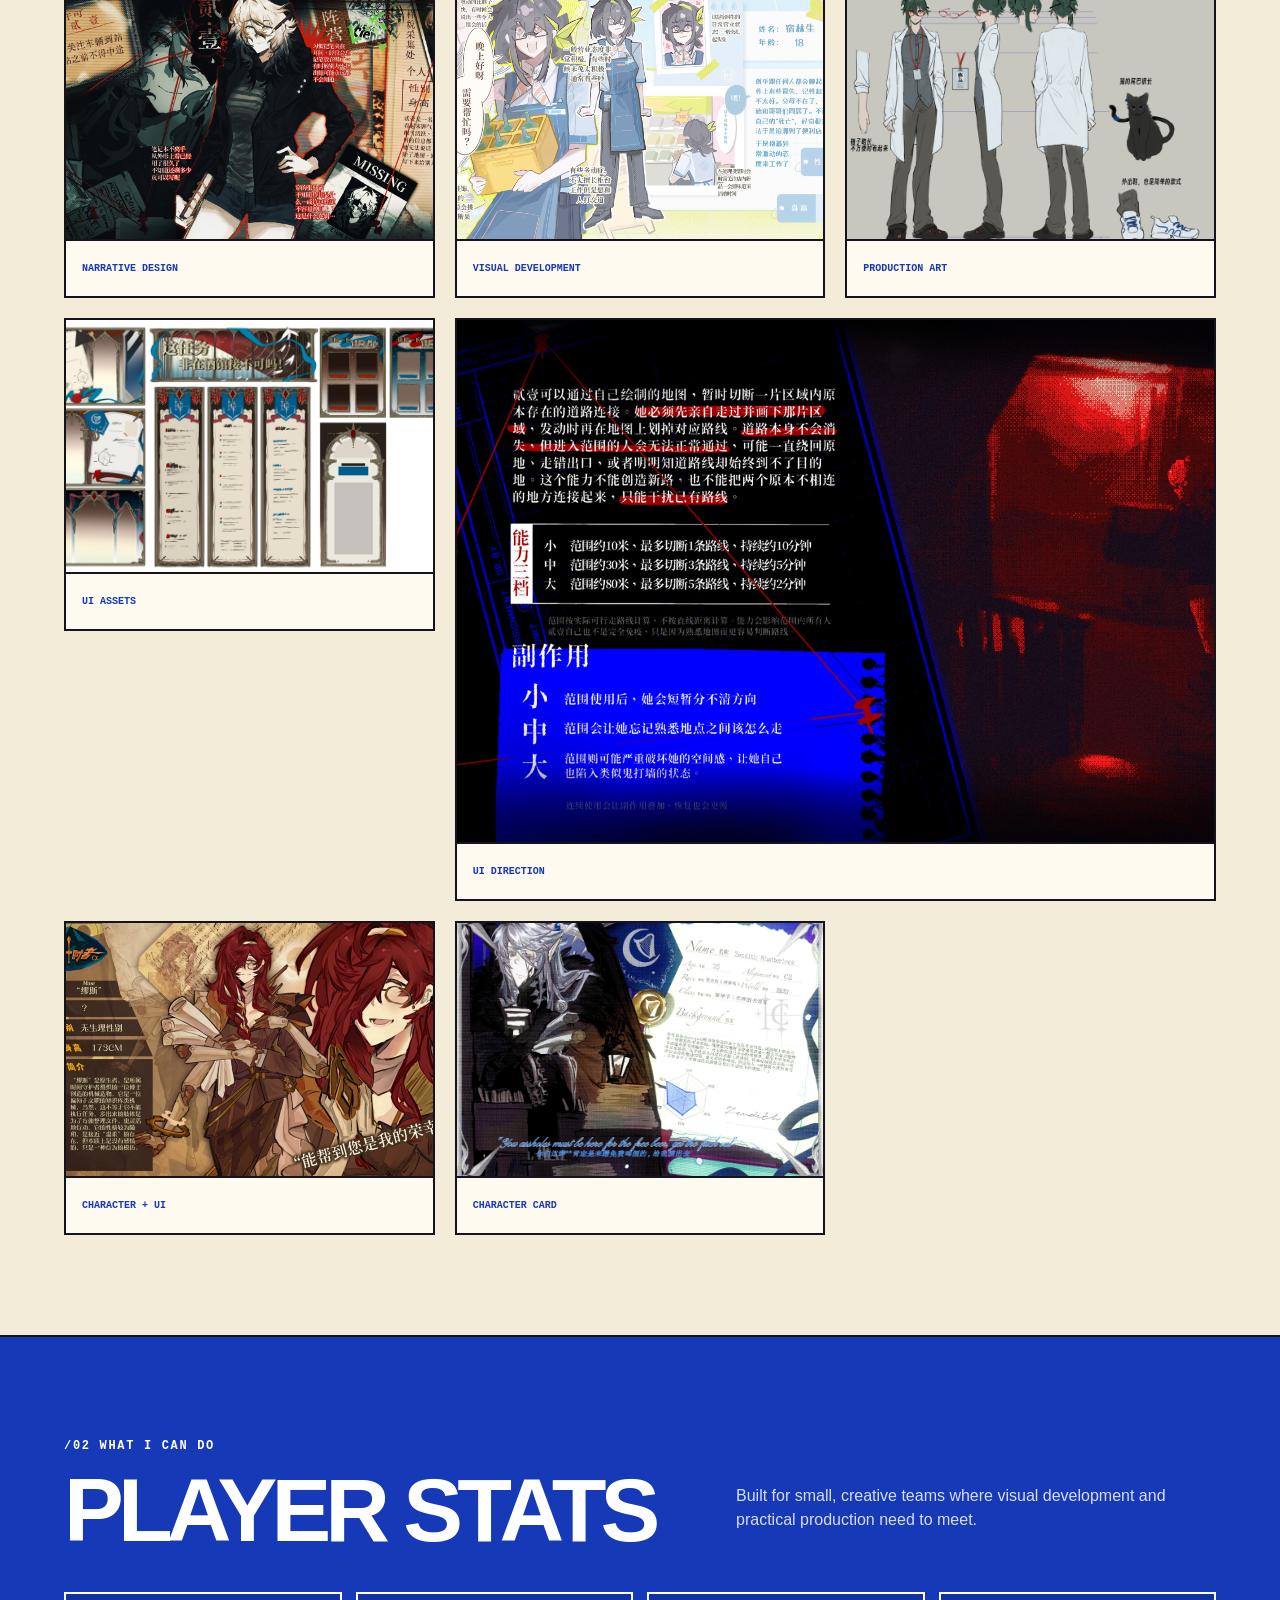
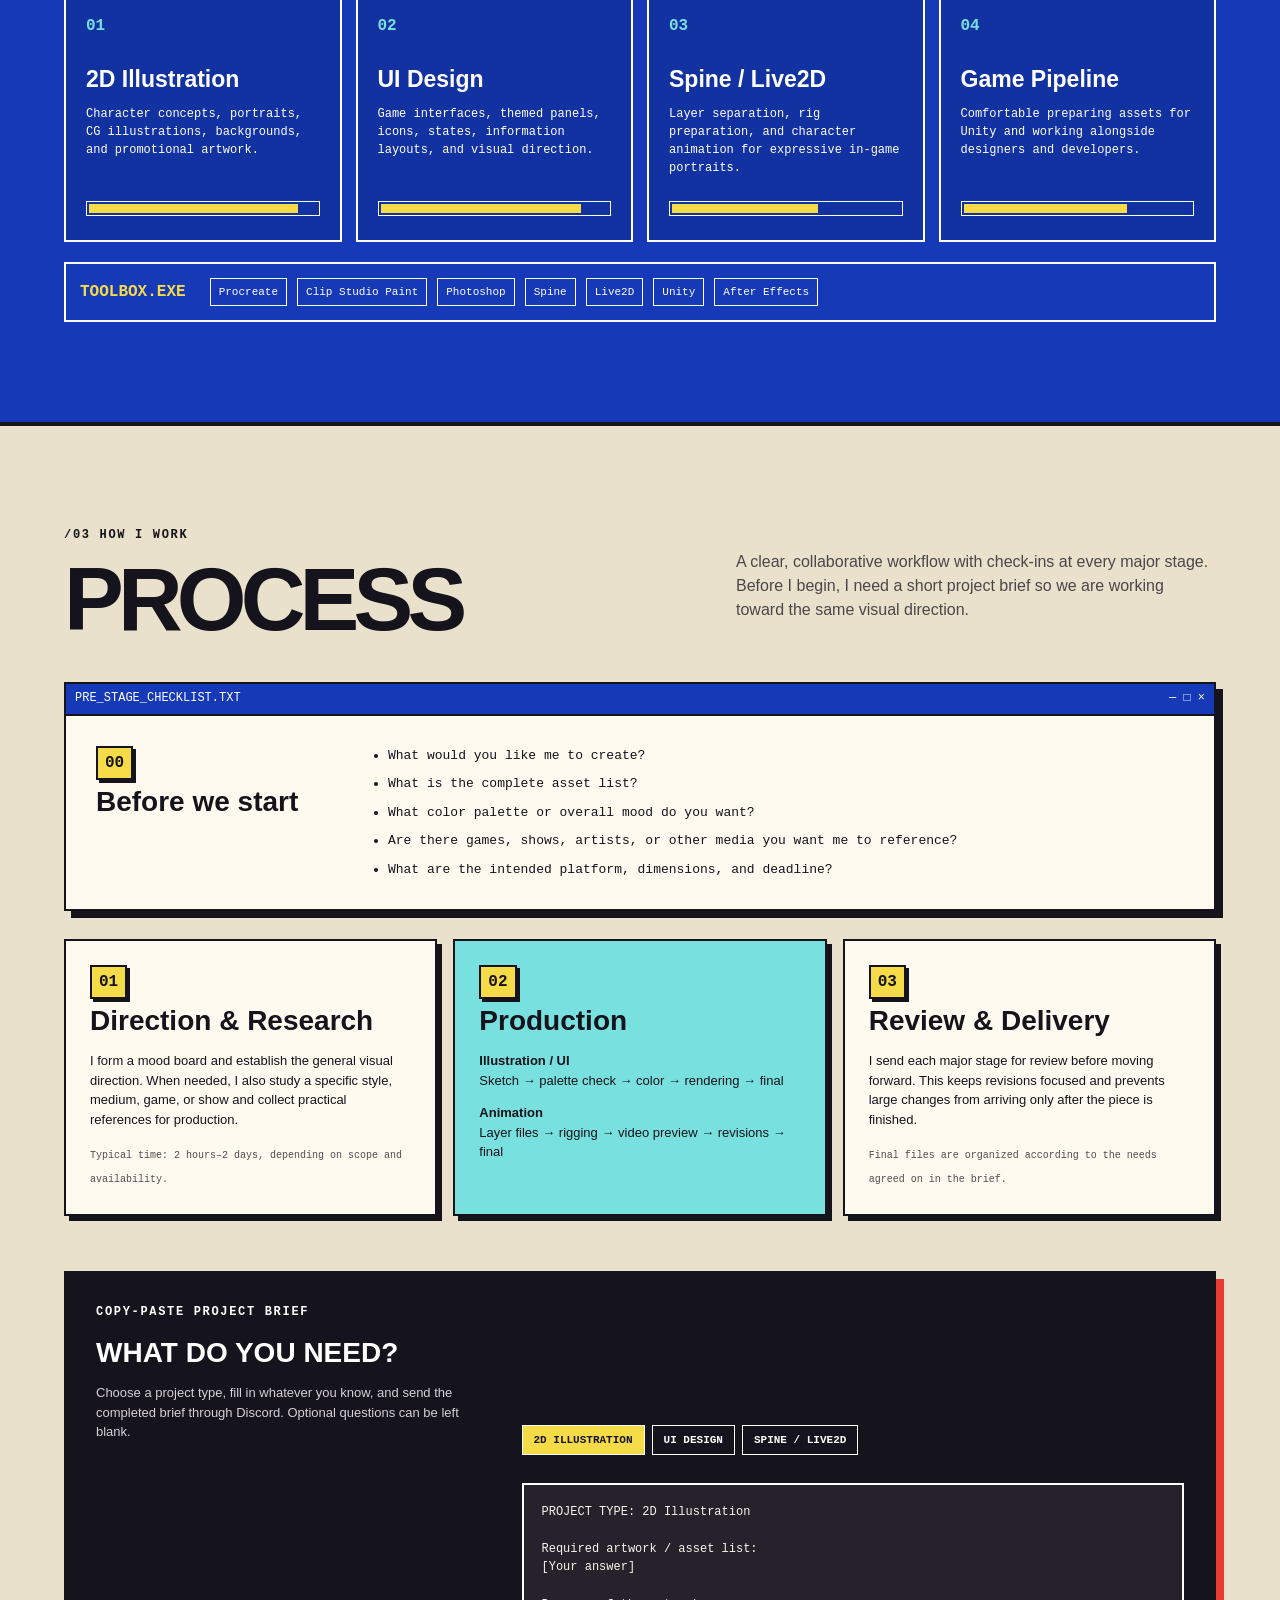
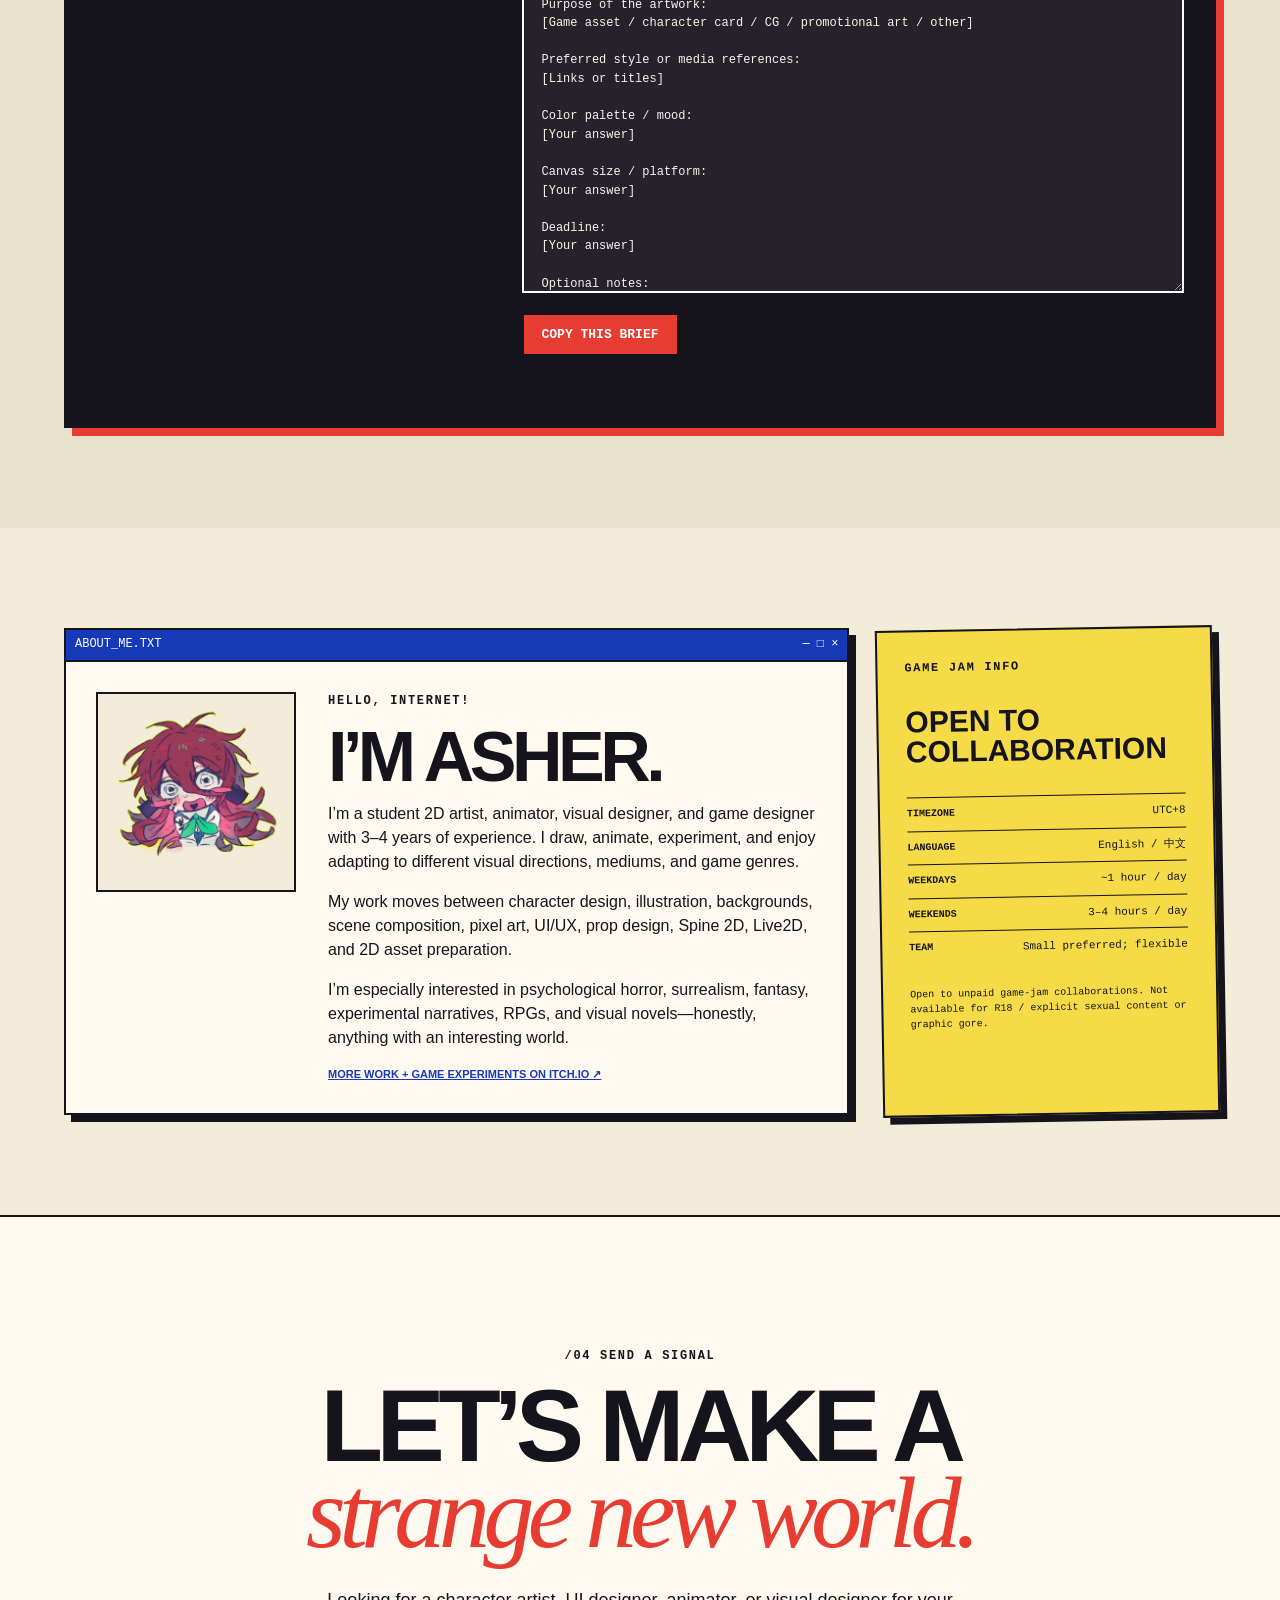
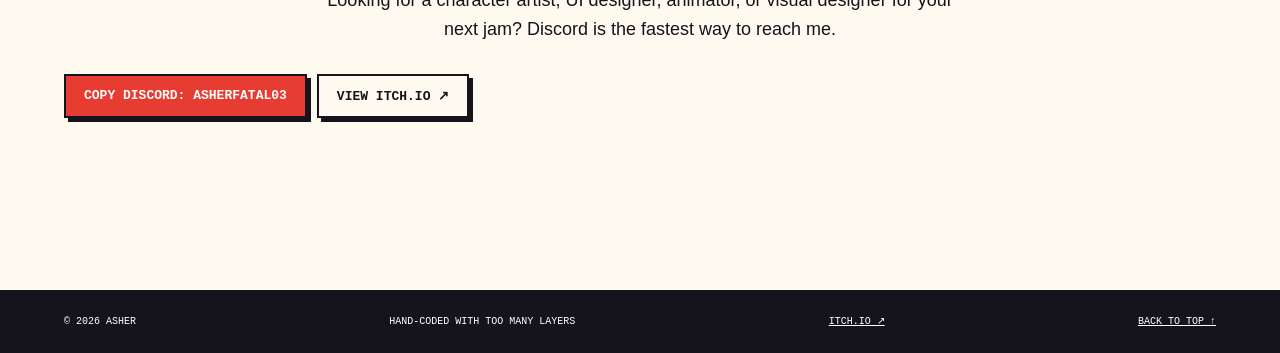
==== commit 1120a33d: "Add files via upload" ====
--- a/index.html
+++ b/index.html
@@ -3,9 +3,10 @@
 <head>
   <meta charset="utf-8">
   <meta name="viewport" content="width=device-width, initial-scale=1">
-  <meta name="description" content="Asher — character-focused 2D artist, UI designer, and Spine animator.">
-  <title>Asher — 2D Artist & Spine Animator</title>
+  <meta name="description" content="Asher — 2D artist, animator, visual designer, and game designer working across characters, UI, and strange worlds.">
+  <title>Asher — 2D Artist, Animator & Visual Designer</title>
   <link rel="stylesheet" href="style.css">
+  <link rel="stylesheet" href="home-overrides.css">
   <script defer src="script.js"></script>
 </head>
 <body>
@@ -17,12 +18,13 @@
     <button class="menu-toggle" aria-expanded="false" aria-controls="site-nav">MENU</button>
     <nav id="site-nav" aria-label="Primary navigation">
       <a href="#work">WORK</a>
+      <a href="gamejam.html">GAME JAMS</a>
       <a href="#skills">SKILLS</a>
       <a href="#process">PROCESS</a>
       <a href="#about">ABOUT</a>
       <a href="#contact">CONTACT</a>
     </nav>
-    <div class="status"><i></i> AVAILABLE FOR GAME JAMS</div>
+    <div class="status"><i></i> OPEN TO GAME JAMS + COLLABS</div>
   </header>
 
   <main id="top">
@@ -30,10 +32,11 @@
       <div class="hero-copy">
         <p class="eyebrow">WELCOME TO MY CORNER OF THE WEB // UTC+8</p>
         <h1 id="hero-title">CHARACTERS<br><em>with a pulse.</em></h1>
-        <p class="lede">I’m Asher, a character-focused <strong>2D artist and UI designer</strong> exploring color, composition, and visual storytelling—plus layered assets and Spine animation for games.</p>
+        <p class="lede">I’m Asher, a <strong>2D artist, animator, visual designer, and game designer</strong> exploring expressive characters, strange worlds, and interfaces that feel like they belong to the same game.</p>
         <div class="hero-actions">
           <a class="button primary" href="#work">ENTER ARCHIVE ↓</a>
           <a class="button" href="#contact">CONTACT</a>
+          <a class="button" href="https://asherhz.itch.io/" target="_blank" rel="noreferrer">VISIT ITCH.IO ↗</a>
         </div>
         <div class="marquee" aria-label="Selected disciplines"><div>CHARACTER DESIGN ✦ ILLUSTRATION ✦ UI DESIGN ✦ SPINE ANIMATION ✦ VISUAL DEVELOPMENT ✦&nbsp;</div></div>
       </div>
@@ -49,6 +52,16 @@
       <div><strong>2D + UI</strong><span>primary focus</span></div>
       <div><strong>SPINE</strong><span>secondary skill</span></div>
       <div><strong>EN / 中文</strong><span>bilingual artist</span></div>
+    </section>
+
+    <section class="live-project" aria-labelledby="live-project-title">
+      <div class="live-project-art"><img src="assets/gamejam/mycophobia-poster.png" alt="Mycophobia fungal horror key art"></div>
+      <div class="live-project-copy">
+        <p class="eyebrow">LIVE PROJECT // SCREAM JAM 2026</p>
+        <h2 id="live-project-title">MYCOPHOBIA</h2>
+        <p>Mycophobia is a short horror adventure / puzzle game set in a fungal underground village, with a visual world built around characters, key art, and a growing fungal threat.</p>
+        <div class="live-project-actions"><a class="button primary" href="https://etherstep.itch.io/mycophobia" target="_blank" rel="noreferrer">PLAY / VIEW GAME ↗</a><a class="button" href="gamejam.html">OPEN GAME JAM PAGE</a></div>
+      </div>
     </section>
 
     <section class="work-section" id="work">
@@ -159,7 +172,7 @@
         <div class="titlebar"><span>ABOUT_ME.TXT</span><span>— □ ×</span></div>
         <div class="about-body">
           <div class="pixel-portrait"><img src="asher-portrait.jpg" alt="Asher's illustrated avatar"></div>
-          <div><p class="eyebrow">HELLO, INTERNET!</p><h2>I’M ASHER.</h2><p>I’m a student 2D artist and designer with 3–4 years of experience creating character-focused artwork. I like trying different visual styles while keeping composition, color, and storytelling at the center.</p><p>I’m especially interested in historical settings, fantasy, science fiction, and projects with imaginative worlds. I’m adaptable, communicative, quick to learn, and very open to feedback.</p></div>
+          <div><p class="eyebrow">HELLO, INTERNET!</p><h2>I’M ASHER.</h2><p>I’m a student 2D artist, animator, visual designer, and game designer with 3–4 years of experience. I draw, animate, experiment, and enjoy adapting to different visual directions, mediums, and game genres.</p><p>My work moves between character design, illustration, backgrounds, scene composition, pixel art, UI/UX, prop design, Spine 2D, Live2D, and 2D asset preparation.</p><p>I’m especially interested in psychological horror, surrealism, fantasy, experimental narratives, RPGs, and visual novels—honestly, anything with an interesting world.</p><p class="itch-link-note"><a href="https://asherhz.itch.io/" target="_blank" rel="noreferrer">MORE WORK + GAME EXPERIMENTS ON ITCH.IO ↗</a></p></div>
         </div>
       </div>
       <aside class="availability">
@@ -172,13 +185,13 @@
     <section class="contact-section" id="contact">
       <p class="eyebrow">/04 SEND A SIGNAL</p>
       <h2>LET’S MAKE A<br><em>strange new world.</em></h2>
-      <p>Looking for a character artist, UI designer, or Spine animator for your next jam? Discord is the fastest way to reach me.</p>
-      <button class="button primary copy-discord" data-copy="asherfatal03">COPY DISCORD: ASHERFATAL03</button>
+      <p>Looking for a character artist, UI designer, animator, or visual designer for your next jam? Discord is the fastest way to reach me.</p>
+      <div class="contact-actions"><button class="button primary copy-discord" data-copy="asherfatal03">COPY DISCORD: ASHERFATAL03</button><a class="button" href="https://asherhz.itch.io/" target="_blank" rel="noreferrer">VIEW ITCH.IO ↗</a></div>
       <p class="copy-status" aria-live="polite"></p>
     </section>
   </main>
 
-  <footer><span>© 2026 ASHER</span><span>HAND-CODED WITH TOO MANY LAYERS</span><a href="#top">BACK TO TOP ↑</a></footer>
+  <footer><span>© 2026 ASHER</span><span>HAND-CODED WITH TOO MANY LAYERS</span><a href="https://asherhz.itch.io/" target="_blank" rel="noreferrer">ITCH.IO ↗</a><a href="#top">BACK TO TOP ↑</a></footer>
 
   <dialog class="lightbox" aria-label="Artwork viewer">
     <button class="lightbox-close" aria-label="Close artwork viewer">×</button>
--- a/home-overrides.css
+++ b/home-overrides.css
@@ -0,0 +1,11 @@
+.live-project{display:grid;grid-template-columns:minmax(260px,.75fr) 1.25fr;gap:34px;align-items:center;padding:34px 5vw;background:var(--ink);color:white;border-block:var(--line)}
+.live-project-art{border:2px solid white;background:#201b1e;box-shadow:7px 7px 0 var(--red);max-width:410px;transform:rotate(-1.2deg)}
+.live-project-art img{width:100%;aspect-ratio:1.58;object-fit:cover}
+.live-project-copy{max-width:720px}.live-project-copy .eyebrow{color:var(--yellow)}
+.live-project-copy h2{font:900 clamp(38px,5vw,68px)/.9 Arial,sans-serif;letter-spacing:-.06em;margin:5px 0 15px}
+.live-project-copy>p:not(.eyebrow){font:17px/1.55 Arial,sans-serif;color:#e8e2d6;max-width:650px}
+.live-project-actions,.contact-actions{display:flex;flex-wrap:wrap;gap:10px;margin-top:22px}
+.live-project .button:not(.primary){color:var(--ink)}
+.itch-link-note{font-size:11px!important;margin-bottom:0}.itch-link-note a{color:var(--blue);font-weight:bold}
+@media(max-width:950px){.live-project{grid-template-columns:1fr}.live-project-art{max-width:600px}.live-project-copy{max-width:800px}}
+@media(max-width:620px){.live-project{padding:32px 20px}.live-project-actions .button,.contact-actions .button{width:100%;text-align:center}}
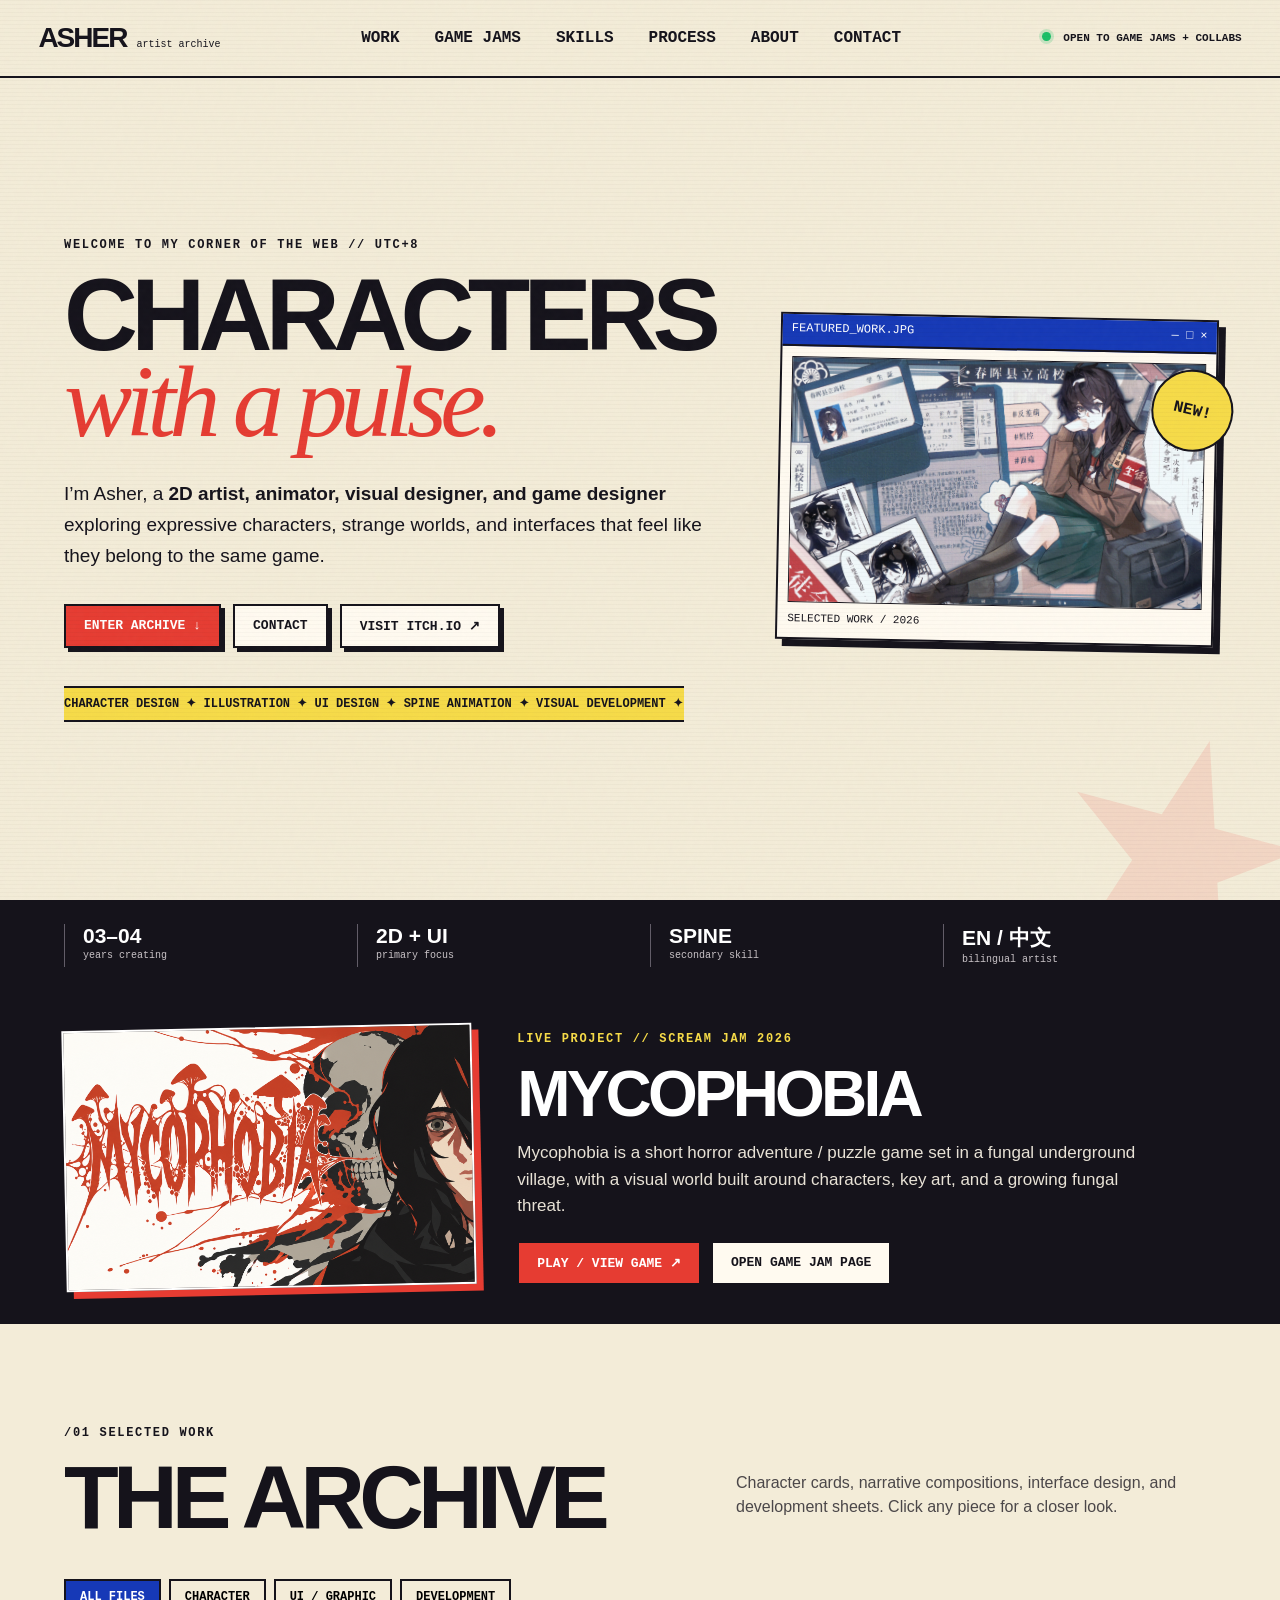
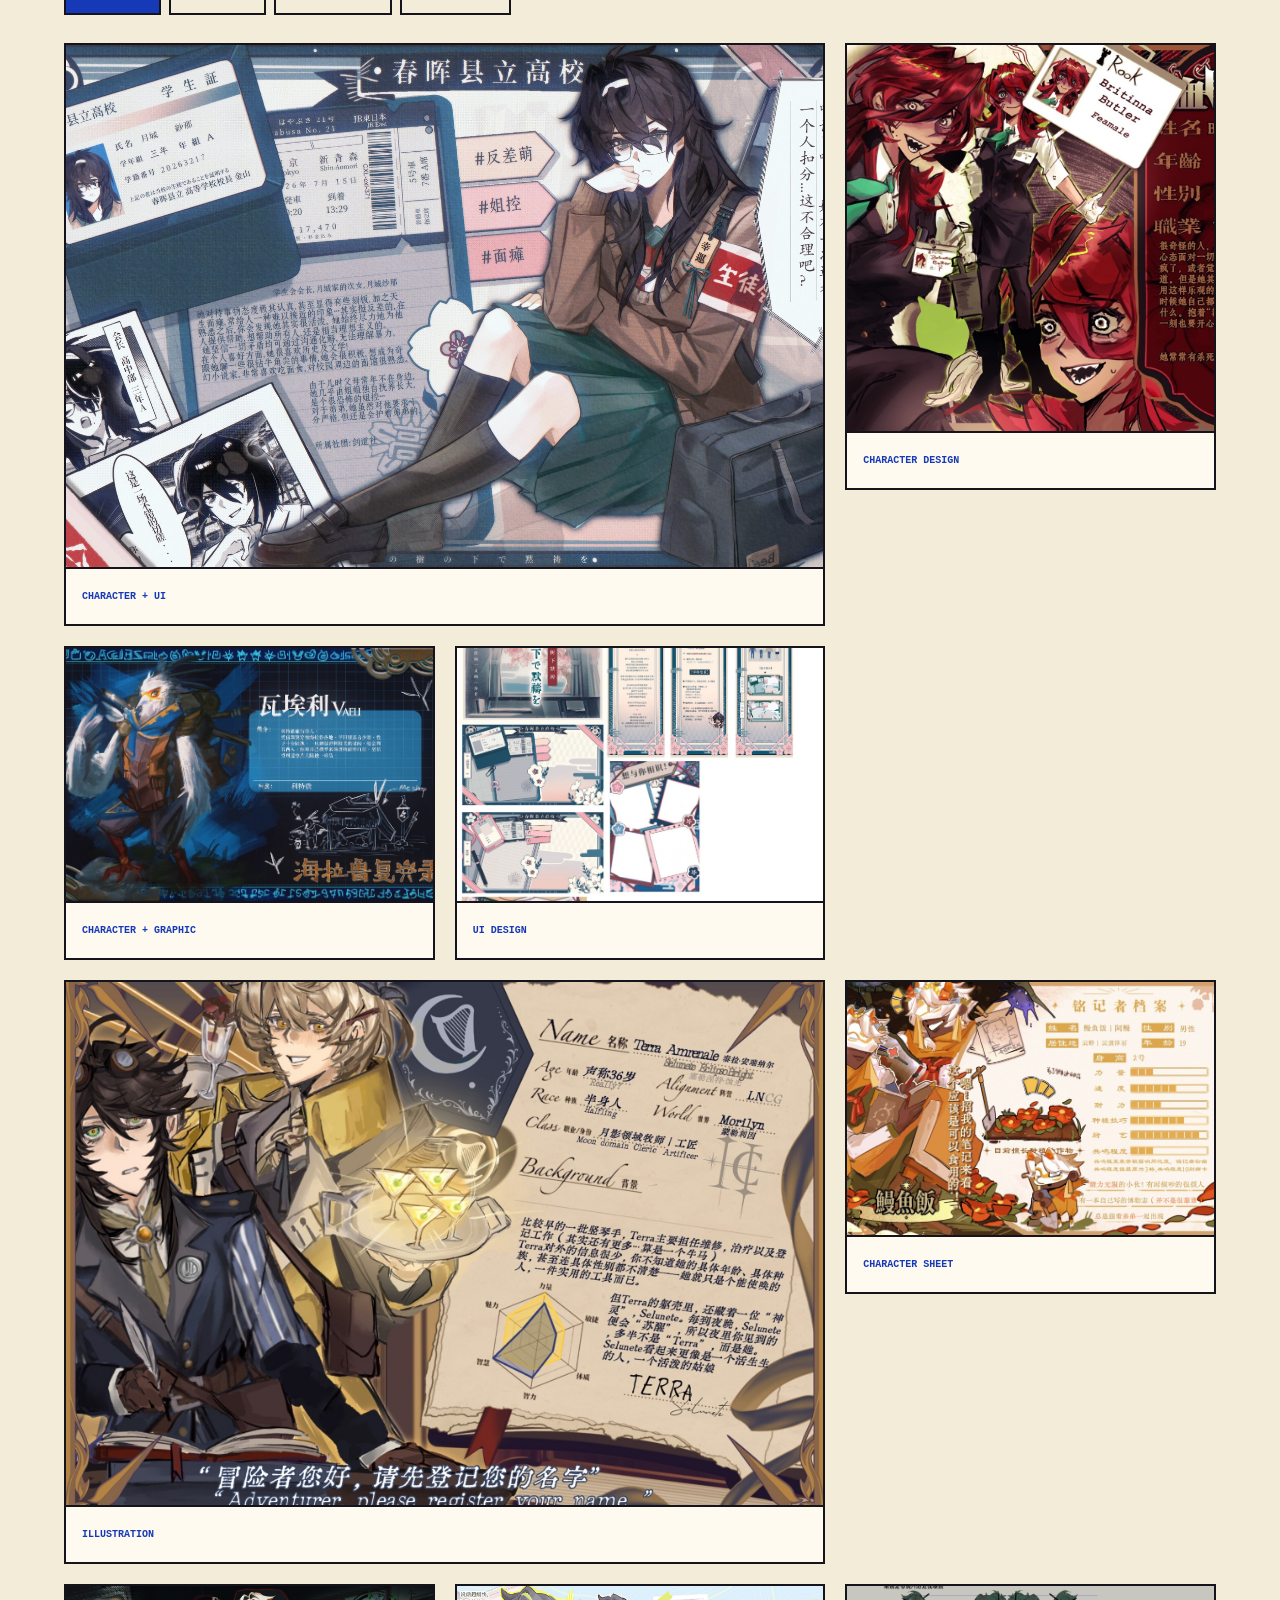
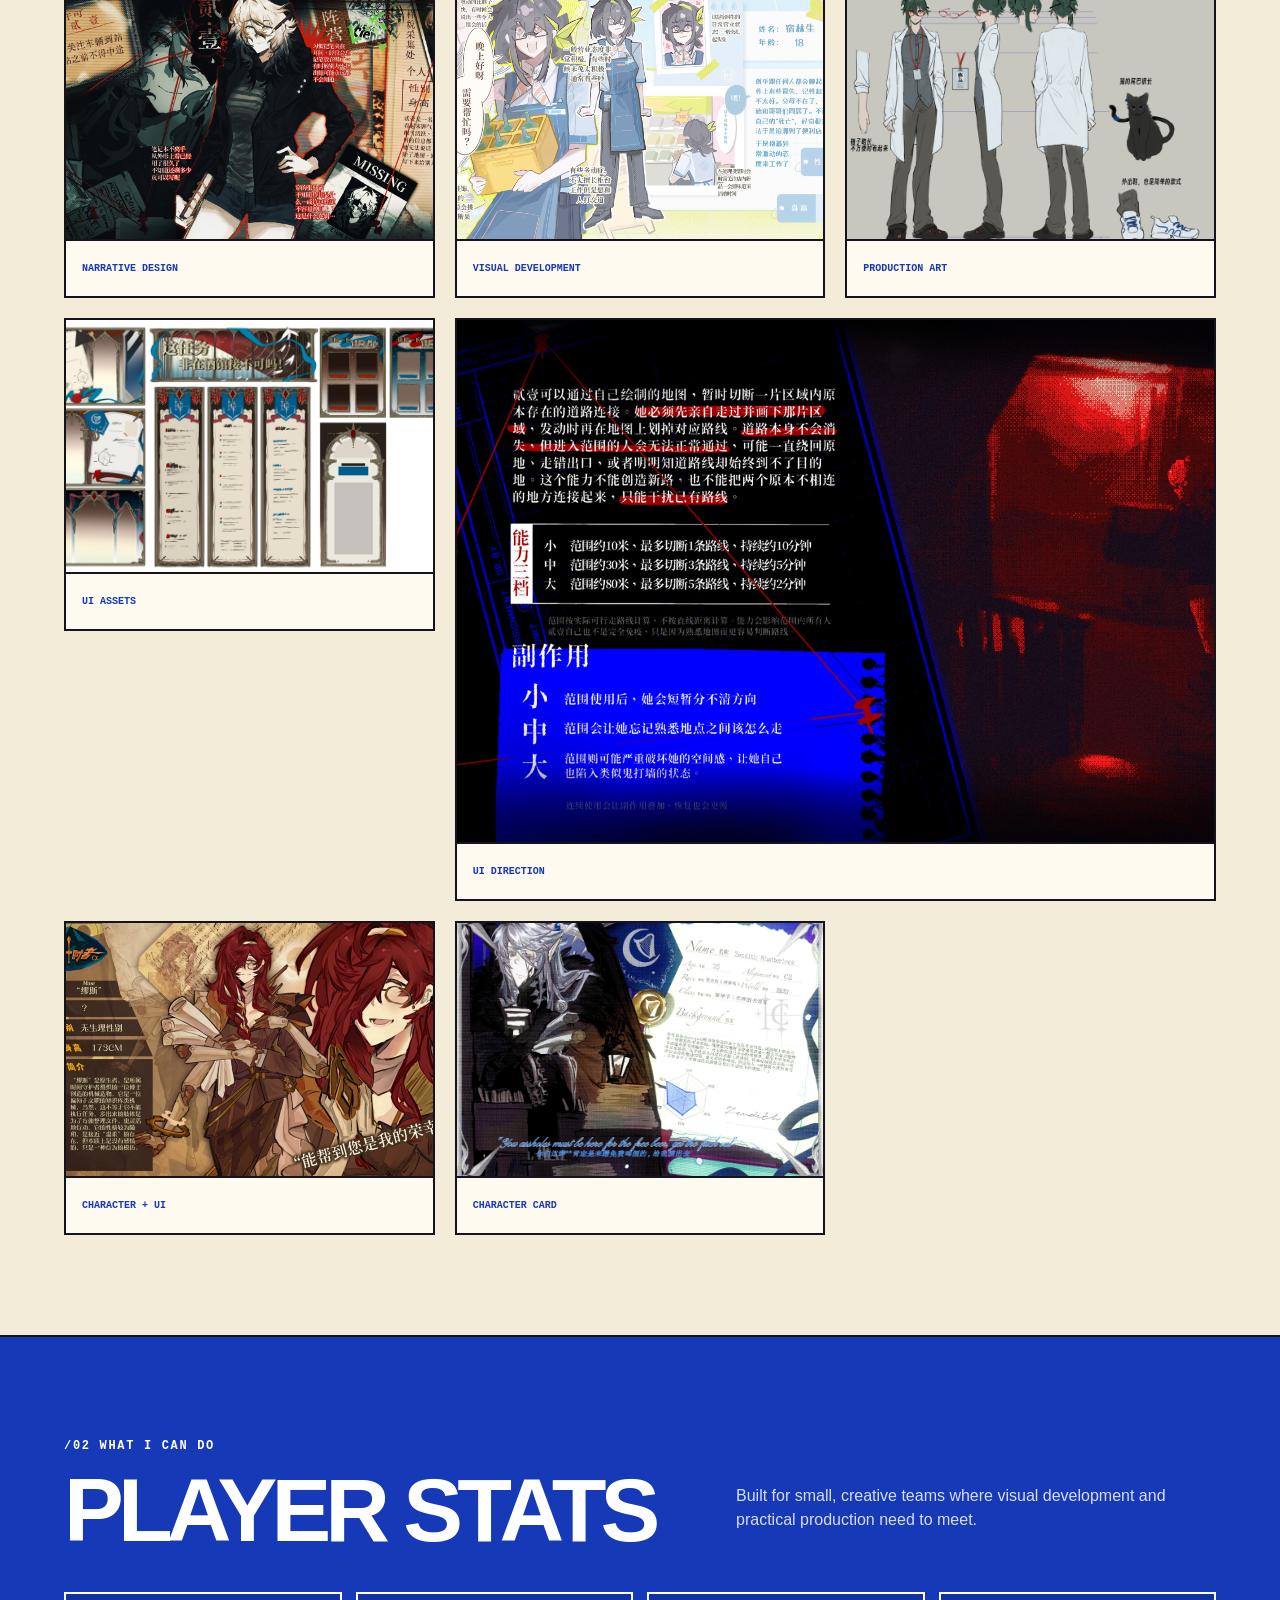
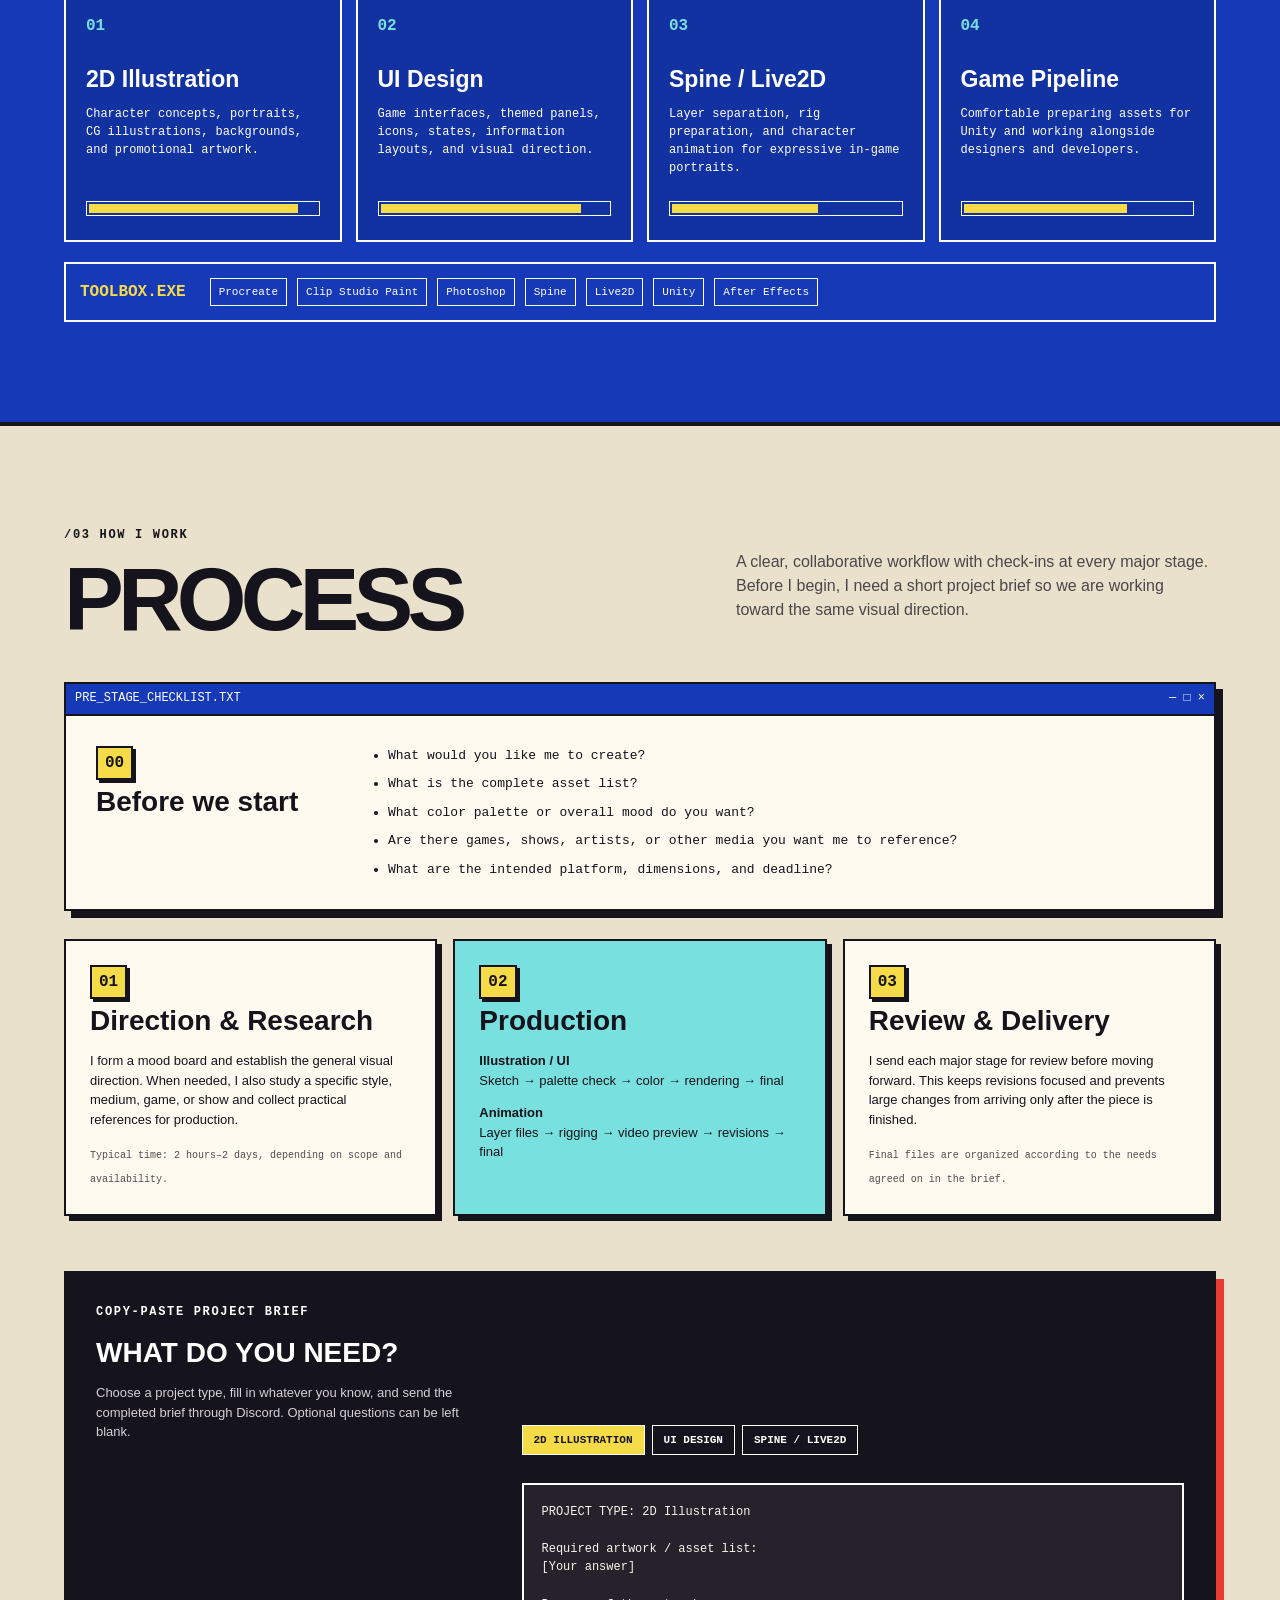
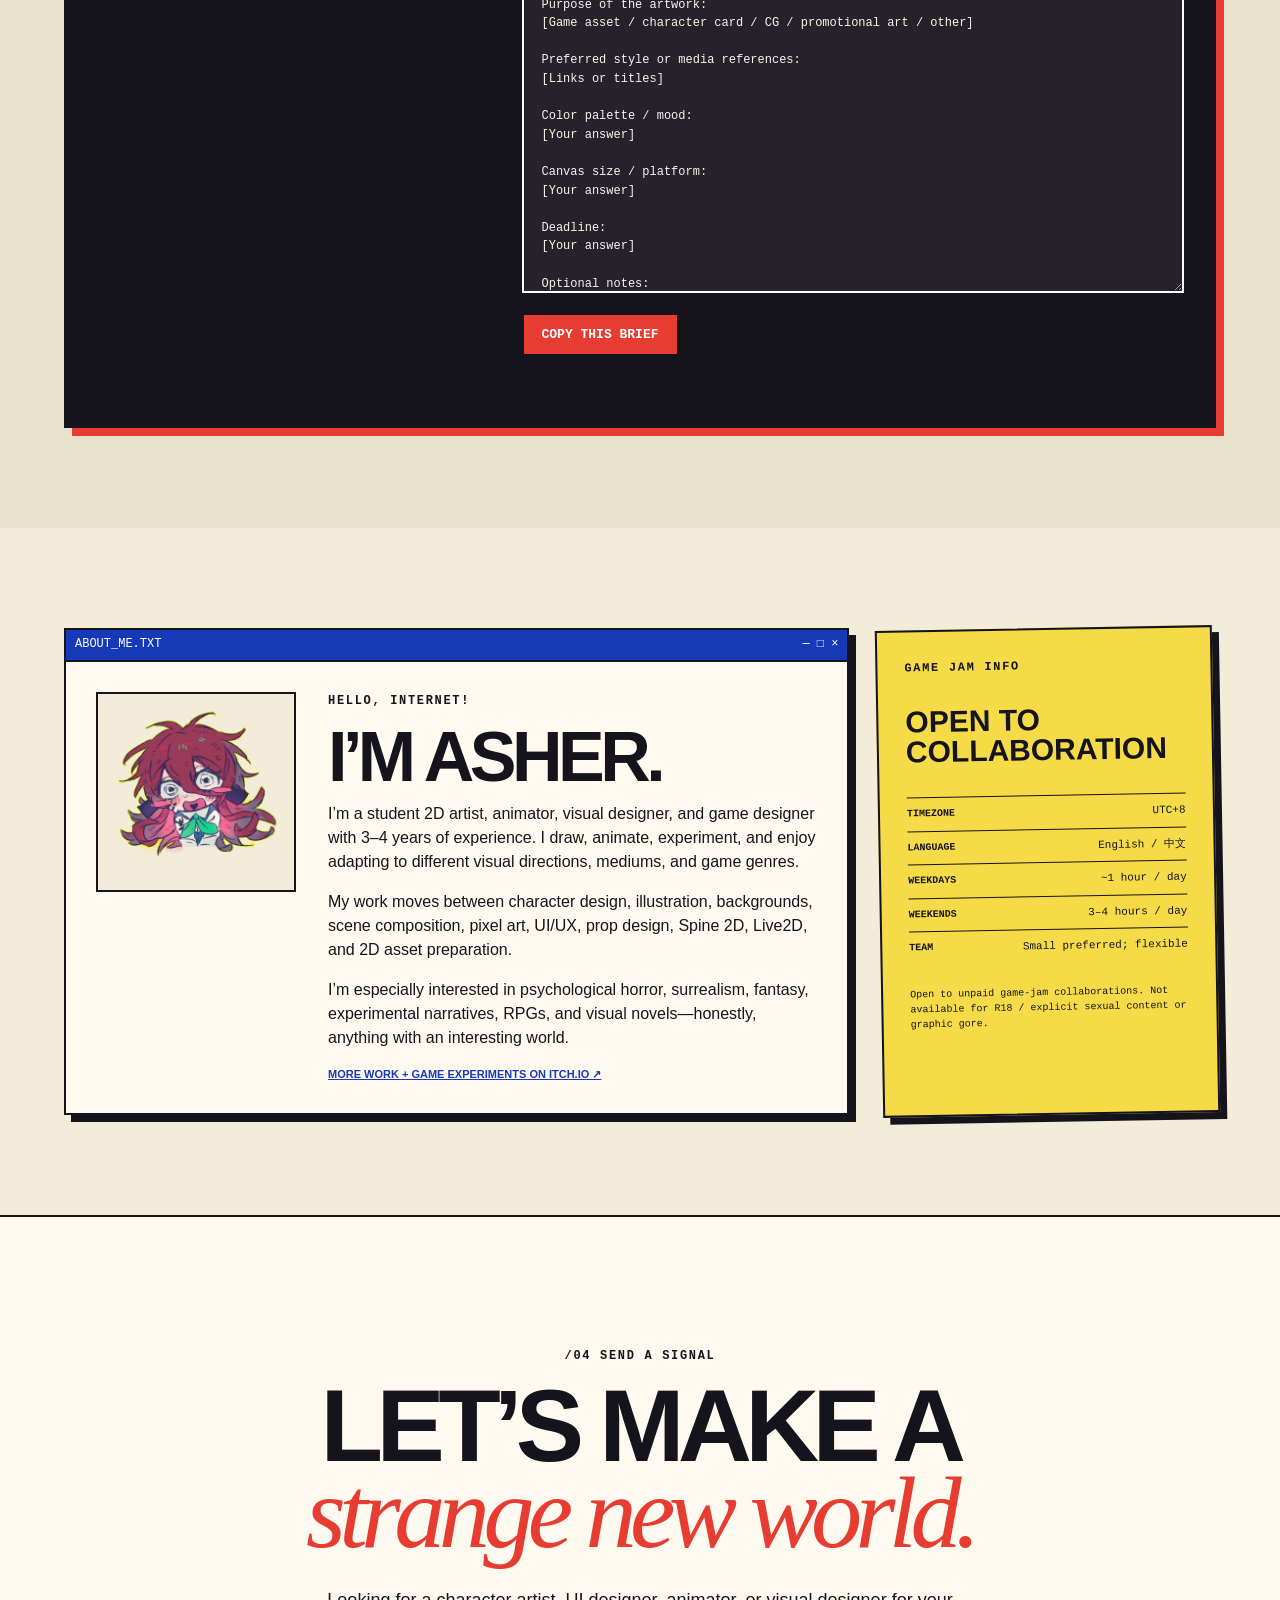
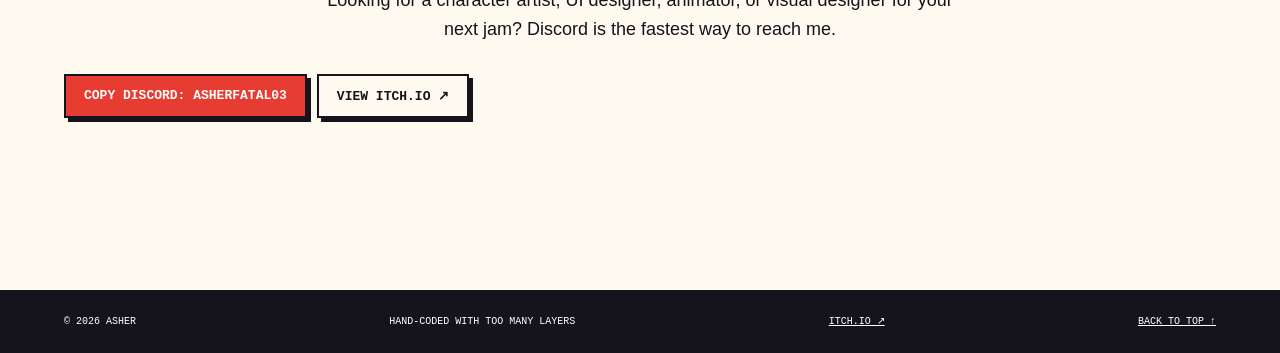
==== commit ed073238: "Fix homepage game jam asset path Updated image source path for Mycophobia poster." ====
--- a/index.html
+++ b/index.html
@@ -55,7 +55,7 @@
     </section>
 
     <section class="live-project" aria-labelledby="live-project-title">
-      <div class="live-project-art"><img src="assets/gamejam/mycophobia-poster.png" alt="Mycophobia fungal horror key art"></div>
+      <div class="live-project-art"><img src="mycophobia-poster.png" alt="Mycophobia fungal horror key art"></div>
       <div class="live-project-copy">
         <p class="eyebrow">LIVE PROJECT // SCREAM JAM 2026</p>
         <h2 id="live-project-title">MYCOPHOBIA</h2>
